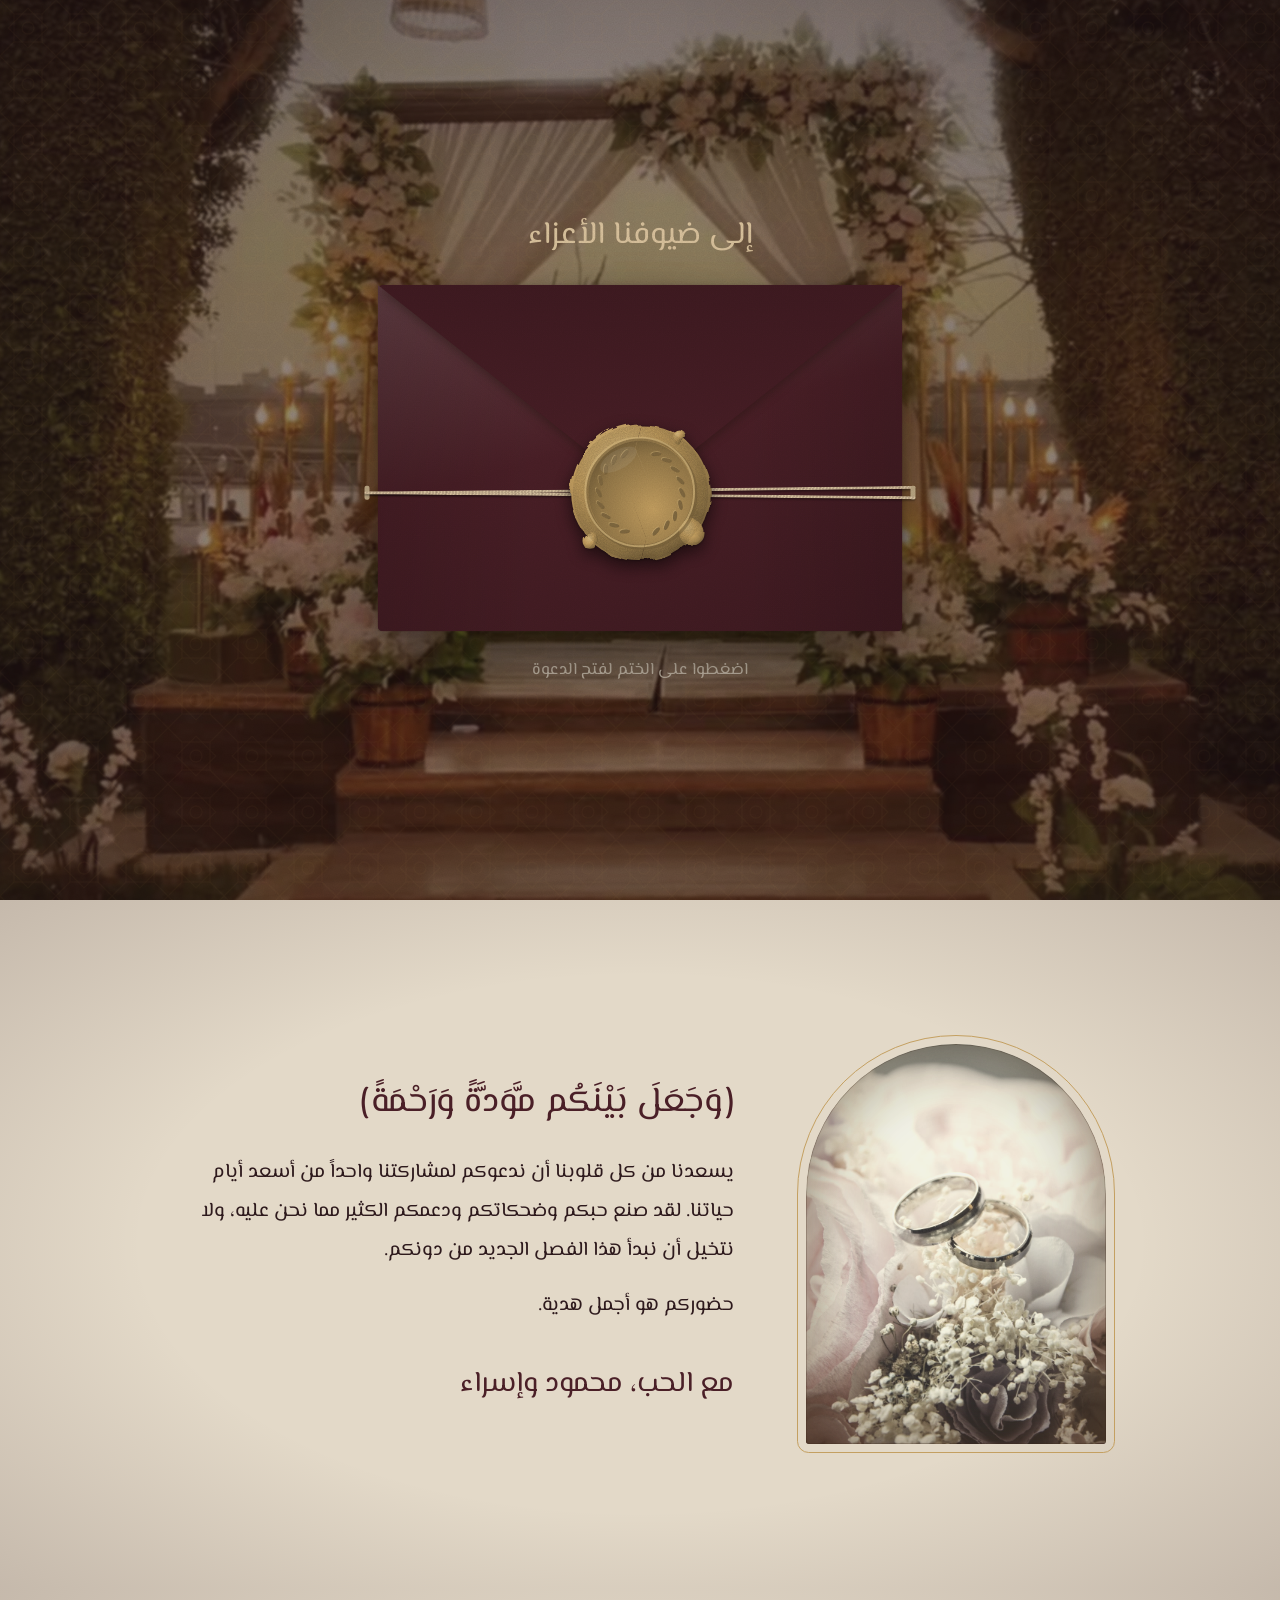
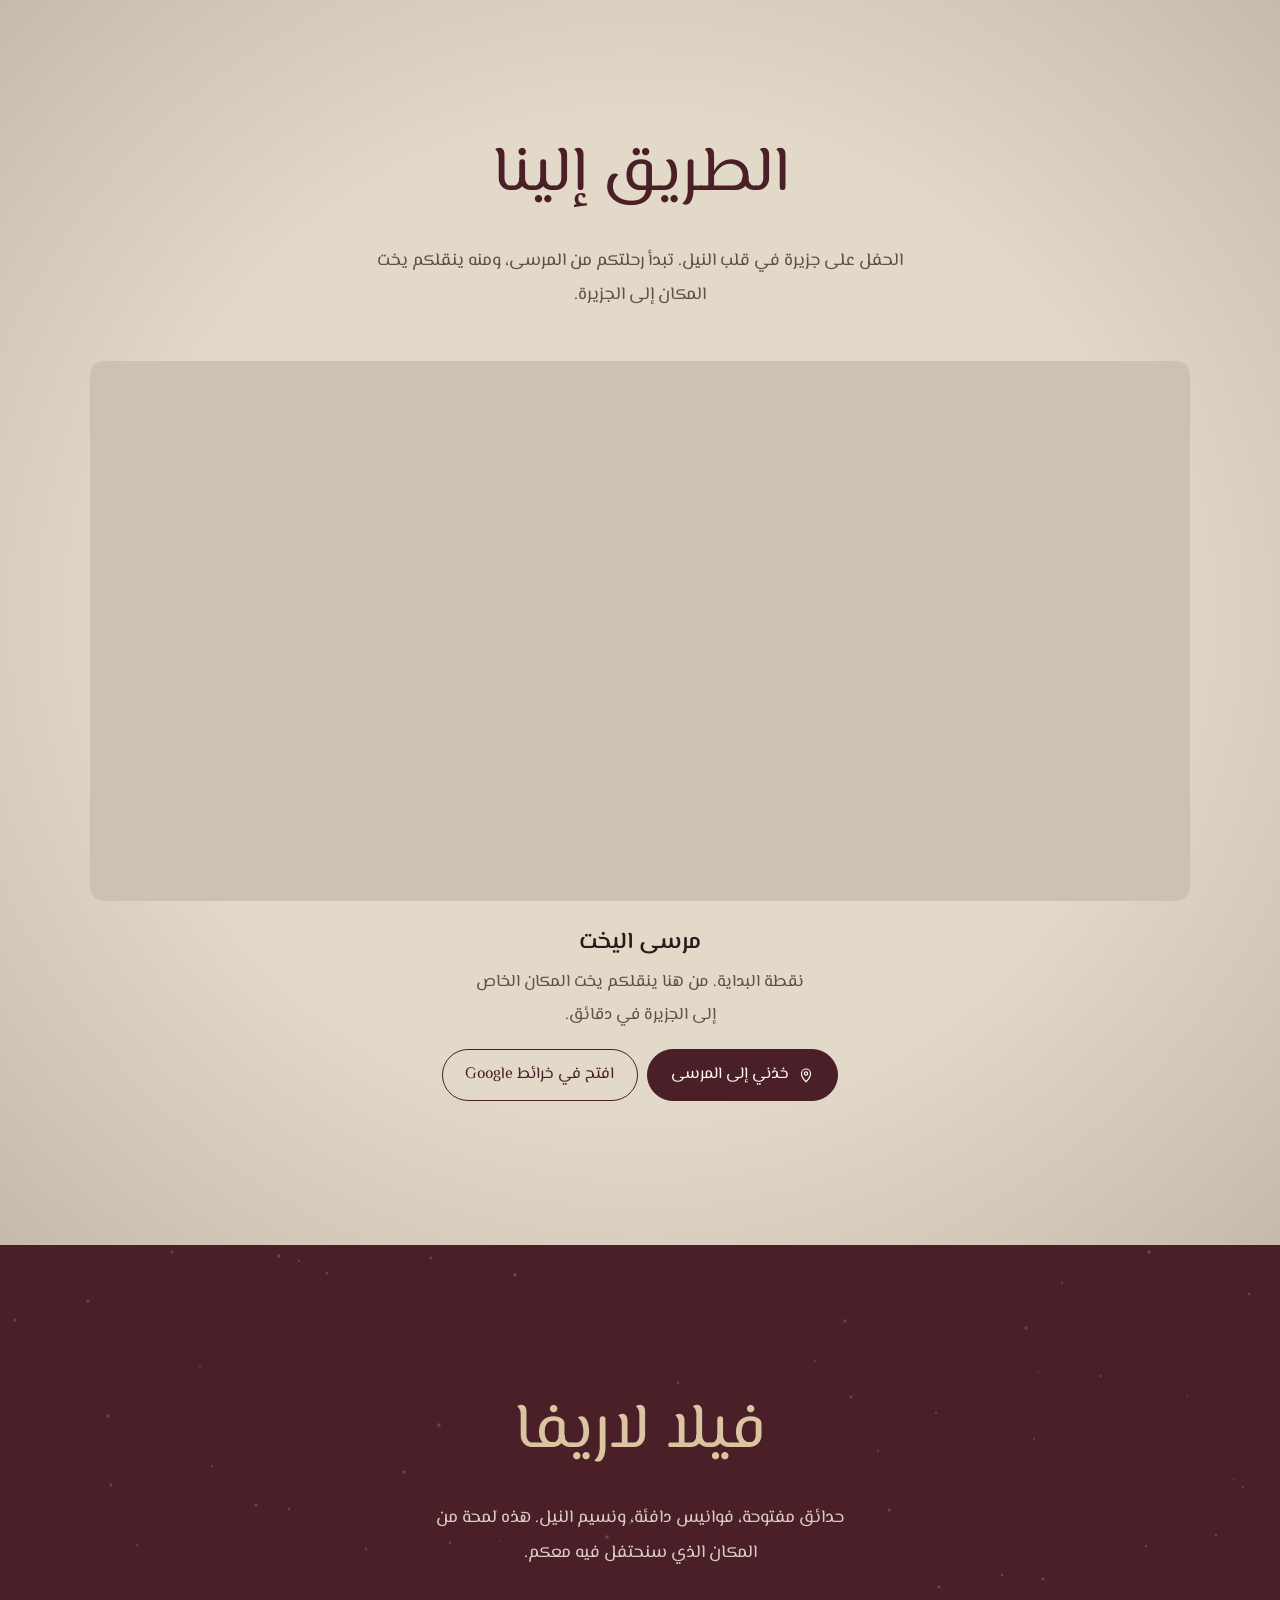
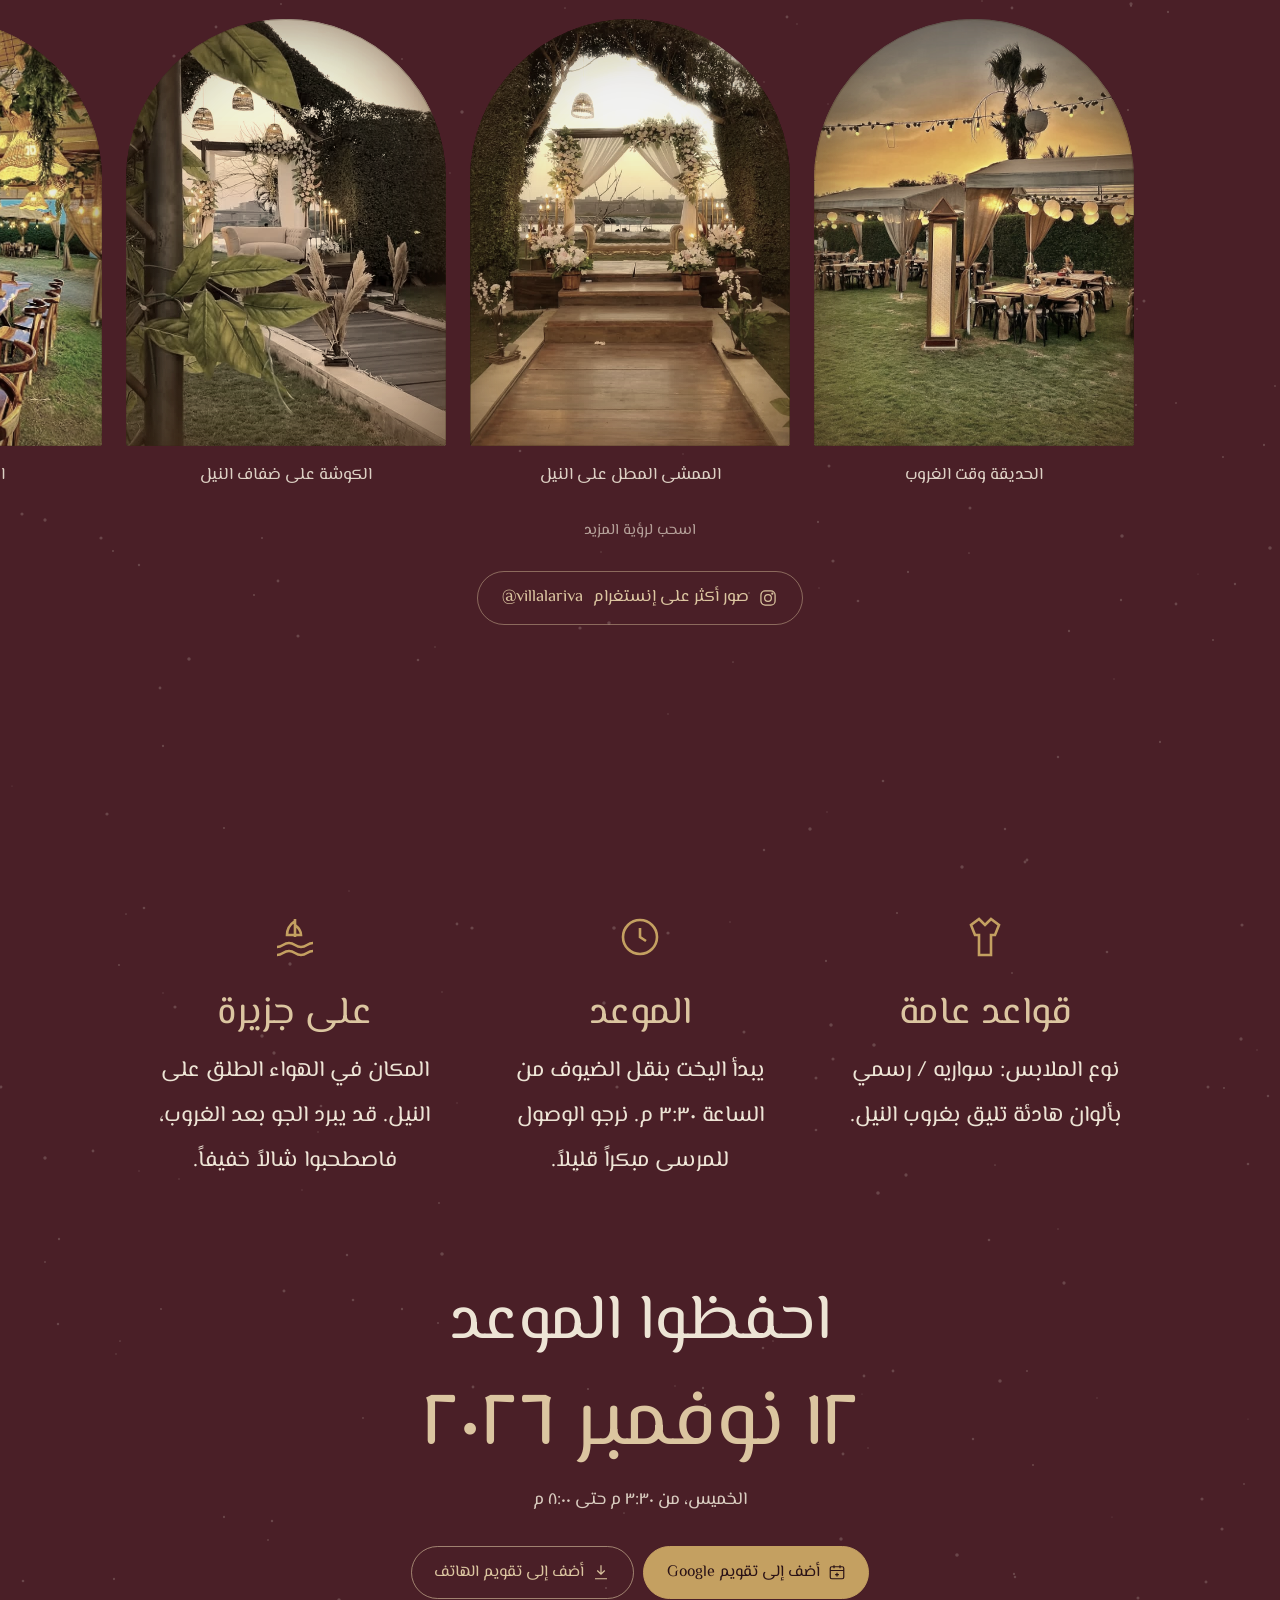
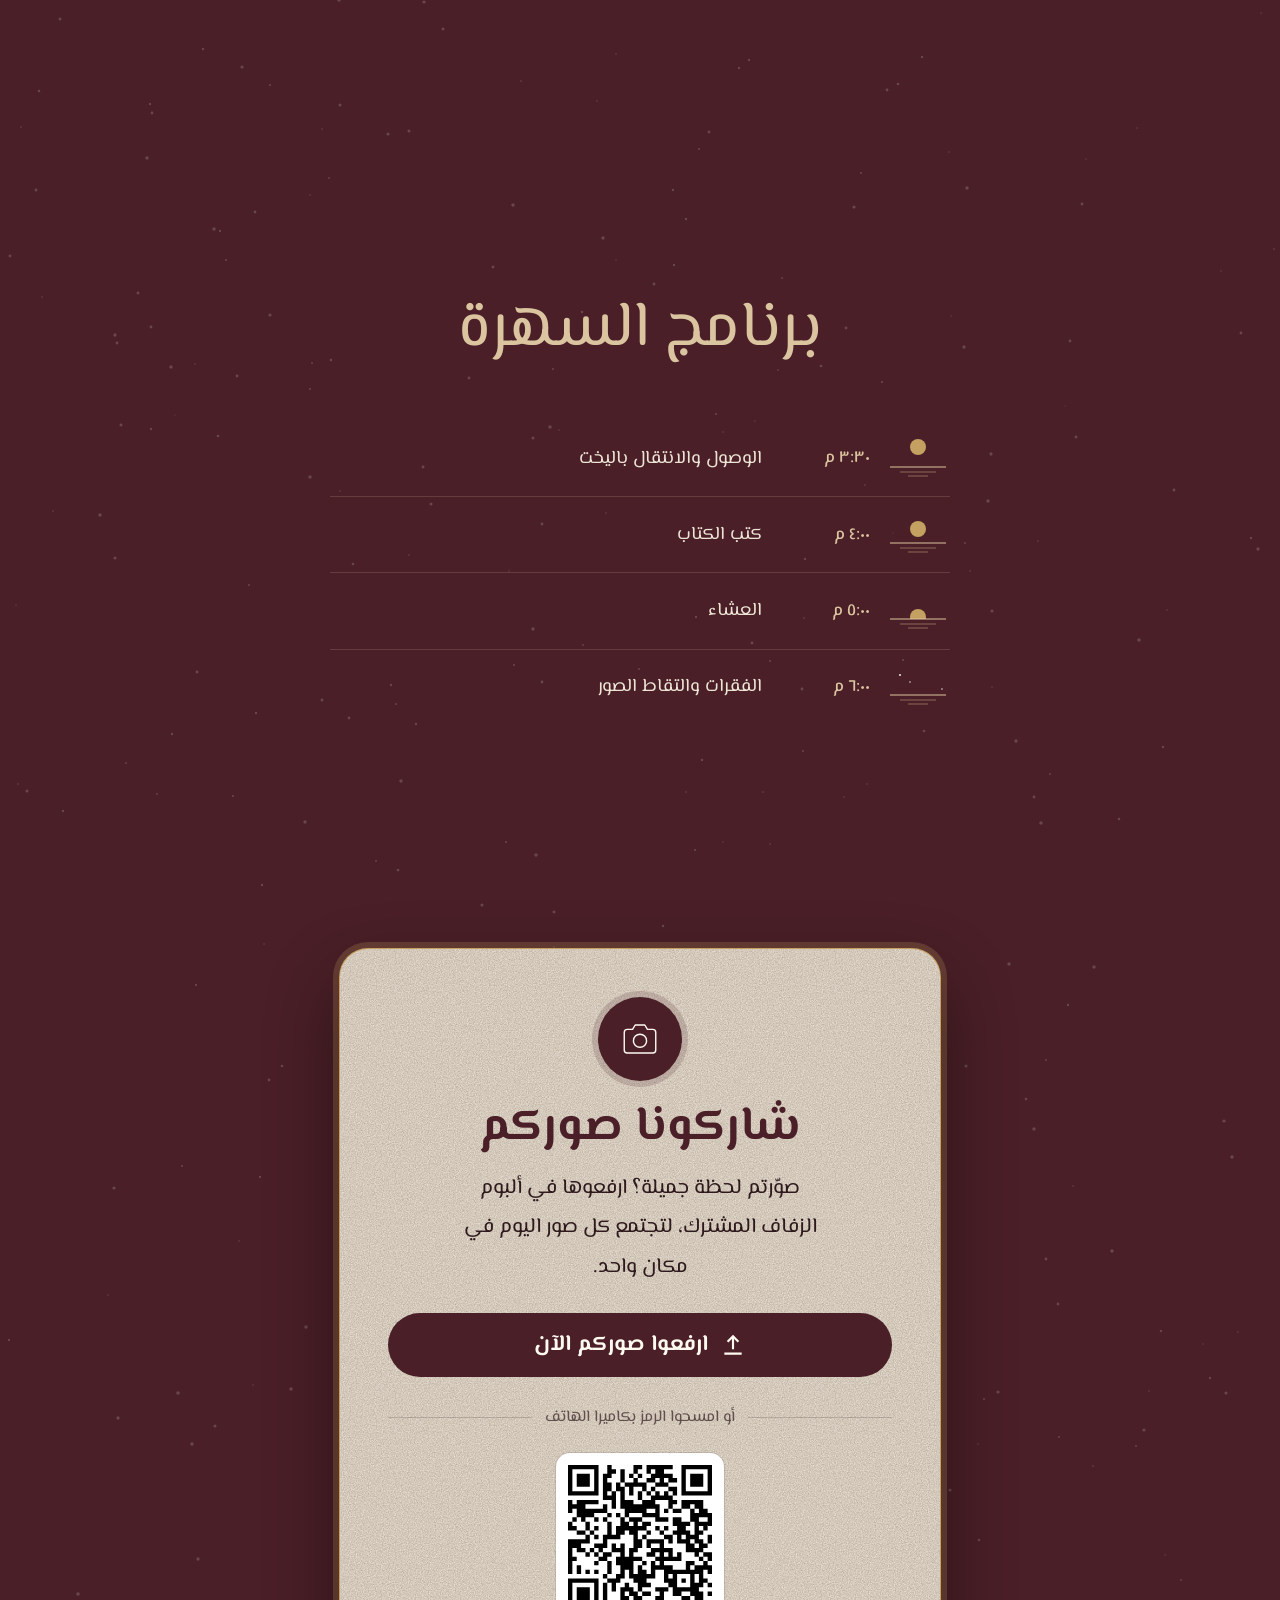
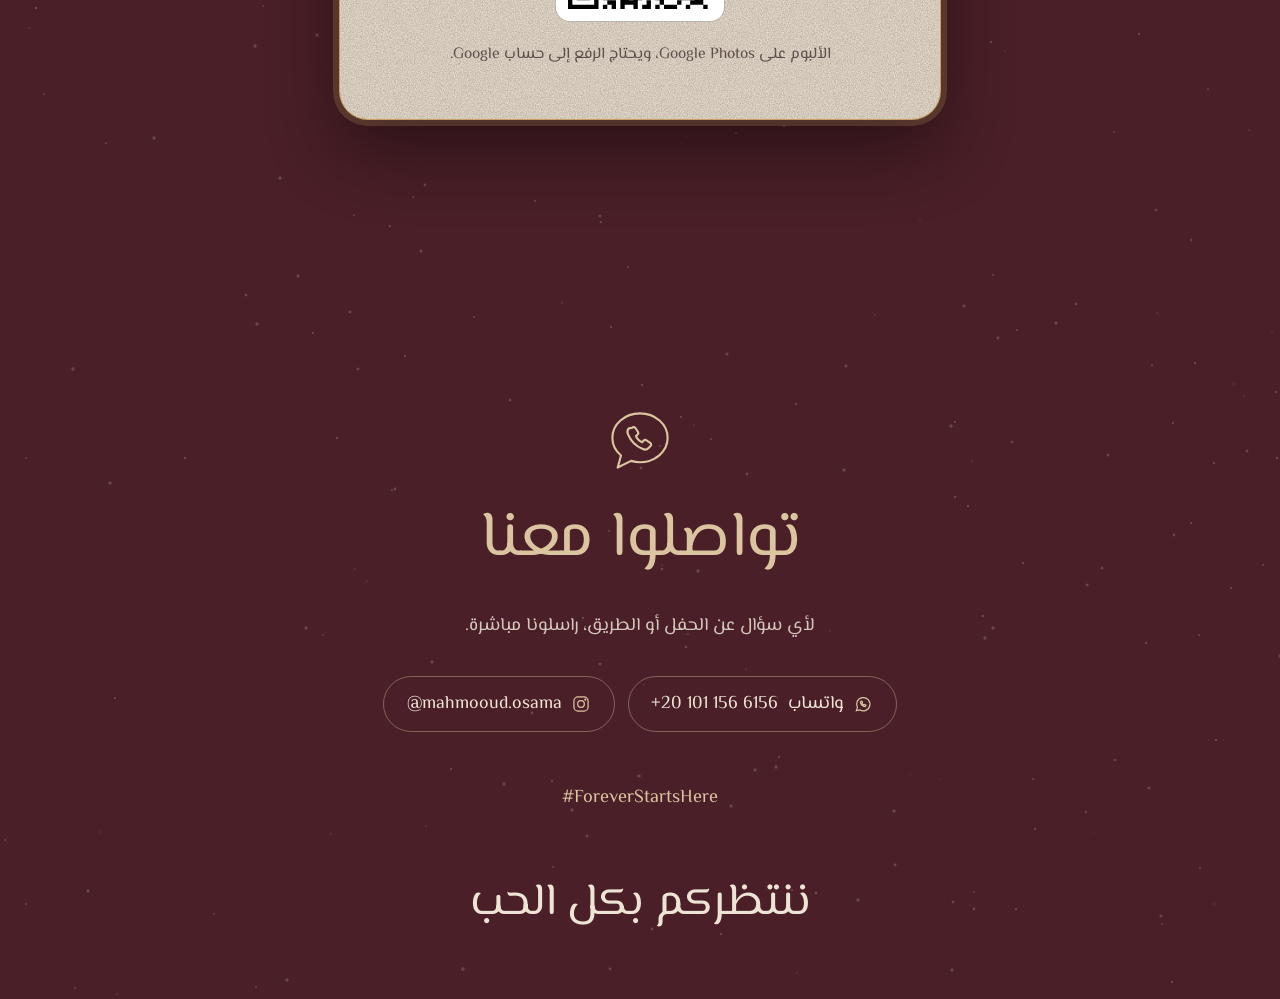
==== index.html @ e526e933 "Wedding invitation site — Mahmoud & Esraa Arabic RTL invitation with envelope opening, countdown, pr" ====
<!DOCTYPE html>
<html lang="ar" dir="rtl" data-palette="taupe">
<head>
<meta charset="UTF-8">
<meta name="viewport" content="width=device-width, initial-scale=1.0, viewport-fit=cover">
<meta name="theme-color" content="#382C23">
<title>دعوة زفاف</title>
<link rel="preconnect" href="https://fonts.googleapis.com">
<link rel="preconnect" href="https://fonts.gstatic.com" crossorigin>
<link href="https://fonts.googleapis.com/css2?family=El+Messiri:wght@400;500;600;700&family=Aref+Ruqaa:wght@700&display=swap" rel="stylesheet">
<link rel="stylesheet" href="colors.css">
<script>
  // Preview another palette from colors.css:  index.html?palette=sage
  (function () {
    var p = new URLSearchParams(location.search).get("palette");
    if (p) document.documentElement.setAttribute("data-palette", p);
  })();
  // Always start at the top (the closed envelope) — the browser must not restore
  // the old scroll position, because scrolling is locked until the envelope opens.
  if ("scrollRestoration" in history) history.scrollRestoration = "manual";
  window.scrollTo(0, 0);
  addEventListener("pageshow", function () { window.scrollTo(0, 0); });
</script>
<style>
  /* =========================================================
     "Nile at dusk" — the page follows one evening on the river:
     sunset → twilight → night.
     ========================================================= */
  :root {
    --lattice: url("data:image/svg+xml,%3Csvg xmlns='http://www.w3.org/2000/svg' width='56' height='56' viewBox='0 0 56 56'%3E%3Cg fill='none' stroke='%23000' stroke-opacity='.55' stroke-width='1.3'%3E%3Crect x='14' y='14' width='28' height='28'/%3E%3Crect x='14' y='14' width='28' height='28' transform='rotate(45 28 28)'/%3E%3Ccircle cx='28' cy='28' r='6'/%3E%3Cpath d='M0 0L14 14M56 0L42 14M0 56L14 42M56 56L42 42'/%3E%3C/g%3E%3C/svg%3E");
    --cal: 'El Messiri', 'Traditional Arabic', sans-serif;
    --body: 'El Messiri', 'Segoe UI', Tahoma, sans-serif;
    --grain: url("data:image/svg+xml,%3Csvg xmlns='http://www.w3.org/2000/svg' width='220' height='220'%3E%3Cfilter id='n'%3E%3CfeTurbulence type='fractalNoise' baseFrequency='.85' numOctaves='3' stitchTiles='stitch'/%3E%3CfeColorMatrix values='0 0 0 0 .23 0 0 0 0 .16 0 0 0 0 .1 0 0 0 .55 0'/%3E%3C/filter%3E%3Crect width='100%25' height='100%25' filter='url(%23n)'/%3E%3C/svg%3E");
    --pad: clamp(1.25rem, 5vw, 3.5rem);
    --arch: 999px 999px 18px 18px;
  }
  * { box-sizing: border-box; margin: 0; padding: 0; }
  html { scroll-behavior: smooth; -webkit-text-size-adjust: 100%; }
  body {
    font-family: var(--body); font-size: 18px; line-height: 1.95;
    color: var(--ink); background: var(--dark-deep); overflow-x: hidden;
    -webkit-font-smoothing: antialiased;
  }
  body.locked { overflow: hidden; height: 100svh; }
  /* Film grain over the whole page */
  body::after {
    content: ""; position: fixed; inset: 0; z-index: 90; pointer-events: none;
    background-image: var(--grain); opacity: .28; mix-blend-mode: multiply;
  }
  /* Vintage photo: sepia print + darkened corners */
  .arch { position: relative; }
  .arch img { filter: sepia(.42) saturate(.75) contrast(1.04) brightness(.95); }
  .arch::after {
    content: ""; position: absolute; inset: 0; pointer-events: none; border-radius: inherit;
    box-shadow: inset 0 0 70px rgba(58,36,20,.55), inset 0 0 0 1px rgba(58,36,20,.25);
    background: radial-gradient(ellipse at 50% 40%, transparent 55%, rgba(90,60,30,.25));
  }
  img { display: block; max-width: 100%; }
  a { color: inherit; }
  :focus-visible { outline: 2px solid var(--accent); outline-offset: 3px; }
  .wrap { width: 100%; max-width: 1100px; margin: 0 auto; padding: 0 var(--pad); }
  .narrow { max-width: 640px; margin-inline: auto; }
  section { position: relative; padding: clamp(5rem, 13vw, 9rem) 0; }
  .cal { font-family: var(--cal); font-weight: 400; line-height: 1.35; }
  h2.cal { font-size: clamp(2.4rem, 8vw, 4rem); margin-bottom: clamp(2rem, 5vw, 3rem); text-align: center; }

  /* ---------------------------------------------------------
     1. Hero: a sealed envelope. Tap the wax seal → the flap opens,
        the invitation card slides out, the envelope falls away.
     --------------------------------------------------------- */
  .hero {
    --W: min(86vw, 420px);          /* card + text scale */
    --E: min(96vw, 525px);          /* envelope width (25% larger than the card scale) */
    position: relative; min-height: 100vh; min-height: 100svh; padding: 0; overflow: hidden; isolation: isolate;
    background: radial-gradient(ellipse at 50% 60%, var(--dark-glow) 0%, var(--dark) 55%, var(--dark-deep) 100%);
  }
  .hero-photo { /* wedding photo behind the envelope, toned to the palette */
    position: absolute; inset: -3%; z-index: -2;
    background: url("images/venue/nile-arch.jpg") center 45% / cover no-repeat;   /* الممشى المطل على النيل */
    filter: sepia(.2) saturate(.9) brightness(.95) blur(1px);
    animation: drift 40s ease-in-out infinite alternate;
  }
  .hero-photo::after { /* charcoal veil so the envelope reads clearly */
    content: ""; position: absolute; inset: 0; transition: opacity 1.6s ease;
    background: radial-gradient(ellipse at 50% 58%, color-mix(in srgb, var(--dark) 38%, transparent) 0%, color-mix(in srgb, var(--dark) 55%, transparent) 60%, color-mix(in srgb, var(--dark-deep) 75%, transparent) 100%);
  }
  .hero.s4 .hero-photo::after { opacity: .7; }
  @keyframes drift { to { transform: scale(1.06) translate(-1%, -1%); } }
  .hero::before { /* faint lattice in mustard, carried over from the lining */
    content: ""; position: absolute; inset: 0; z-index: -1; opacity: .07;
    background: var(--accent); -webkit-mask: var(--lattice) 0 0 / 56px 56px; mask: var(--lattice) 0 0 / 56px 56px;
  }
  .stage {
    position: absolute; left: 50%; top: 50%; width: var(--E); height: calc(var(--E) * .66);
    transform: translate(-50%, calc(-50% + 8px)); perspective: 1100px;
  }
  .env-back, .pocket-wrap, .flap-wrap { transition: transform 1.1s cubic-bezier(.6,0,.3,1), opacity .9s ease; }
  .env-back {
    position: absolute; inset: 1px 1px 3px; z-index: 1; border-radius: 6px;   /* tucked inside the front so no lining shows at the edges */
    background-color: var(--secondary);
    box-shadow: 0 34px 70px rgba(0,0,0,.5);
  }
  .env-back::before { /* gold lattice on the lining */
    content: ""; position: absolute; inset: 0; border-radius: inherit; background: var(--accent);
    -webkit-mask: var(--lattice) 0 0 / 40px 40px; mask: var(--lattice) 0 0 / 40px 40px;
  }
  .mouth { /* clips the card a little inside the envelope's bottom edge, so no sliver of it shows below */
    position: absolute; z-index: 2; left: -12%; right: -12%; bottom: 10px; height: 400%; overflow: hidden;
  }
  .hero.s4 .mouth { overflow: visible; }
  .pocket-wrap { position: absolute; inset: 0; z-index: 3; filter: drop-shadow(0 -3px 4px rgba(30,20,12,.35)); }
  .pocket {
    position: absolute; inset: 0; border-radius: 0 0 6px 6px;
    background: linear-gradient(165deg, var(--primary-light) 0%, var(--primary) 45%, var(--primary-dark) 100%);
    clip-path: polygon(0 0, 50% 54%, 100% 0, 100% 100%, 0 100%);
  }
  .pocket::after { /* side folds */
    content: ""; position: absolute; inset: 0;
    background: linear-gradient(90deg, rgba(0,0,0,.12), transparent 30%, transparent 70%, rgba(0,0,0,.12));
  }
  .flap-wrap {
    position: absolute; left: 0; right: 0; top: 0; height: 60%; z-index: 4;
    transform-origin: 50% 0; transition: transform .9s cubic-bezier(.5,0,.3,1), opacity .9s ease;
    filter: drop-shadow(0 4px 5px rgba(30,20,12,.4));
  }
  .flap { position: absolute; inset: 0; background: linear-gradient(180deg, var(--primary-dark), var(--primary)); clip-path: polygon(0 0, 100% 0, 50% 100%); border-radius: 6px 6px 0 0; }
  .hero.s2 .flap-wrap { transform: rotateX(180deg); }
  .hero.s2b .flap-wrap { z-index: 1; }

  /* Jute twine tied across the envelope, under the seal */
  .twine {
    position: absolute; z-index: 5; left: -2.5%; right: -2.5%; top: calc(var(--E) * .66 * .6 - 5px); height: 10px;
    pointer-events: none; transition: transform .7s cubic-bezier(.5,0,.7,.4), opacity .5s ease;
  }
  .twine::before, .twine::after {
    content: ""; position: absolute; left: 0; right: 0; height: 3px; border-radius: 2px;
    background:
      repeating-linear-gradient(115deg, transparent 0 2px, color-mix(in srgb, var(--dark) 30%, transparent) 2px 3px),
      color-mix(in srgb, var(--light) 62%, var(--accent));
    box-shadow: 0 1.5px 2px rgba(0,0,0,.35);
  }
  .twine::before { top: 1px; transform: rotate(-.6deg); }
  .twine::after { top: 6px; transform: rotate(.5deg); }
  .twine i { /* the strands wrap round the envelope edge */
    position: absolute; top: -2px; width: 5px; height: 14px; border-radius: 2px;
    background: color-mix(in srgb, var(--light) 45%, var(--accent-dark));
  }
  .twine i:first-child { left: 0; } .twine i:last-child { right: 0; }
  .hero.s1 .twine { transform: translateY(26px); opacity: 0; }

  /* The wax seal — the button that opens the invitation */
  .seal {
    position: absolute; z-index: 6; left: 50%; top: calc(var(--E) * .66 * .6); transform: translate(-50%, -50%);
    width: calc(var(--E) * .3); aspect-ratio: 1; padding: 0; border: 0; background: none; cursor: pointer;
    filter: drop-shadow(0 6px 8px rgba(0,0,0,.45)) drop-shadow(0 1px 1px rgba(0,0,0,.35));
    -webkit-tap-highlight-color: transparent;
    animation: settle 3s ease-in-out infinite;
  }
  .seal:focus-visible { outline-offset: 6px; border-radius: 50%; }
  .seal .half { position: absolute; inset: 0; transition: transform .75s cubic-bezier(.4,0,.8,.6), opacity .6s ease .15s; }
  .seal .half svg { width: 100%; height: 100%; display: block; overflow: visible; }
  /* jagged crack line down the middle */
  .seal .half.r { clip-path: polygon(0 0, 53% 0, 47% 22%, 55% 41%, 46% 58%, 54% 79%, 49% 100%, 0 100%); }
  .seal .half.l { clip-path: polygon(53% 0, 100% 0, 100% 100%, 49% 100%, 54% 79%, 46% 58%, 55% 41%, 47% 22%); }
  @keyframes settle { 50% { transform: translate(-50%, -50%) rotate(-2deg) scale(1.035); } }
  .hero.s1 .seal { animation: none; pointer-events: none; }
  .hero.s1 .seal .half.r { transform: translate(-22%, 40%) rotate(-28deg); opacity: 0; }
  .hero.s1 .seal .half.l { transform: translate(24%, 46%) rotate(24deg); opacity: 0; }

  .env-note { position: absolute; left: 0; right: 0; text-align: center; color: var(--light); transition: opacity .5s ease; padding: 0 1rem; }
  .env-note.to { bottom: calc(100% + 1.6rem); font-family: var(--cal); font-size: calc(var(--W) * .075); color: var(--accent-light); line-height: 1.5; }
  .env-note.tap { top: calc(100% + 1.4rem); font-size: 1.05rem; opacity: .85; }
  .hero.s1 .env-note { opacity: 0; }

  /* The invitation card */
  .card {
    position: absolute; left: 50%; top: calc(75% + var(--W) * .045); width: calc(var(--W) * .9);
    transform: translateX(-50%); transition: transform 1.2s cubic-bezier(.45,0,.2,1);
    background: var(--paper) var(--grain); color: var(--ink); text-align: center;
    border-radius: calc(var(--W) * .45) calc(var(--W) * .45) 8px 8px;
    padding: calc(var(--W) * .13) calc(var(--W) * .07) calc(var(--W) * .07);
    box-shadow: 0 20px 50px rgba(20,12,6,.45);
  }
  .card::before { /* double olive rule inside the arch */
    content: ""; position: absolute; inset: 9px; border-radius: inherit; pointer-events: none;
    border: 1px solid color-mix(in srgb, var(--secondary) 65%, transparent); box-shadow: inset 0 0 0 4px var(--paper), inset 0 0 0 5px color-mix(in srgb, var(--secondary) 40%, transparent);
  }
  .hero.s3 .card { transform: translateX(-50%) translateY(calc(var(--rise, 0px) * -1)); }
  .card .ornament { width: calc(var(--W) * .2); margin: 0 auto .2rem; color: var(--primary); }
  .card .pre { font-size: calc(var(--W) * .043); color: var(--ink-soft); }
  .card .names { font-family: 'Aref Ruqaa', var(--cal);   /* calligraphy for the couple's names only */ font-weight: 700; color: var(--primary); font-size: calc(var(--W) * .14); line-height: 1.3; margin: .1em 0; }
  .card .names .and { display: inline-block; color: var(--accent); margin: 0 .22em; vertical-align: middle; }
  .card .names .and svg { display: block; width: .44em; height: .4em; fill: currentColor; }
  .card .invite { font-size: calc(var(--W) * .046); line-height: 1.7; }
  .card .rule { width: 46%; height: 10px; margin: calc(var(--W) * .04) auto; color: var(--accent); }
  .card .date { font-family: var(--cal); font-size: calc(var(--W) * .075); color: var(--secondary); line-height: 1.4; }
  .card .place { font-size: calc(var(--W) * .043); color: var(--ink-soft); }
  .countdown { display: flex; justify-content: center; margin-top: calc(var(--W) * .05); direction: rtl; }
  .countdown div { padding: 0 calc(var(--W) * .035); min-width: calc(var(--W) * .17); }
  .countdown div + div { border-right: 1px solid color-mix(in srgb, var(--ink) 25%, transparent); }
  .countdown b { display: block; font-weight: 700; font-size: calc(var(--W) * .075); line-height: 1.2; color: var(--ink); font-variant-numeric: tabular-nums; }
  .countdown small { font-size: calc(var(--W) * .034); color: var(--ink-soft); }
  .countdown.done { font-family: var(--cal); font-size: calc(var(--W) * .07); color: var(--primary); }

  /* Envelope falls away, card settles in the middle */
  .hero.s4 .env-back, .hero.s4 .pocket-wrap { transform: translateY(70vh) rotate(-4deg); opacity: 0; }
  .hero.s4 .flap-wrap { transform: rotateX(180deg) translateY(-70vh); opacity: 0; }
  .hero.s4 .card { transform: translateX(-50%) translateY(var(--fy, 0px)); }

  .scroll-cue {
    position: absolute; left: 50%; bottom: calc(1.2rem + env(safe-area-inset-bottom)); transform: translateX(-50%);
    color: var(--accent-light); font-size: .95rem; text-align: center; opacity: 0; transition: opacity .8s ease .4s; text-decoration: none;
  }
  .scroll-cue svg { display: block; width: 22px; height: 22px; margin: .2rem auto 0; fill: none; stroke: currentColor; stroke-width: 1.5; animation: nudge 1.8s ease-in-out infinite; }
  @keyframes nudge { 50% { transform: translateY(5px); } }
  .hero.s5 .scroll-cue { opacity: .9; }

  /* ---------------------------------------------------------
     3. Letter
     --------------------------------------------------------- */
  .letter, .journey { background: var(--light) radial-gradient(ellipse at 50% 50%, transparent 55%, color-mix(in srgb, var(--dark) 16%, transparent)); }
  .letter { text-align: start; }
  /* photo on the right, text on the left (RTL), on every screen size */
  .letter-grid { display: grid; grid-template-columns: minmax(0, 300px) minmax(0, 560px); justify-content: center; align-items: center; gap: clamp(1.2rem, 6vw, 4.5rem); }
  .arch { border-radius: var(--arch); overflow: hidden; }
  .letter .arch { width: 100%; aspect-ratio: 3 / 4; outline: 1px solid var(--accent); outline-offset: 8px; }
  .letter .arch img { width: 100%; height: 100%; object-fit: cover; }
  .letter p { font-size: clamp(1.1rem, 3.6vw, 1.25rem); color: var(--ink); }
  .letter p + p { margin-top: 1rem; }
  .letter .verse { font-family: var(--cal); font-size: clamp(1.6rem, 5.5vw, 2.2rem); color: var(--primary); margin-bottom: 1.4rem; line-height: 1.6; }
  .letter .sign { font-family: var(--cal); font-size: 1.8rem; color: var(--primary); margin-top: 2rem; }

  /* ---------------------------------------------------------
     4. Program — the sun drops with every hour
     --------------------------------------------------------- */
  .program { background: var(--night-bg); color: var(--on-dark); overflow: hidden; }
  /* One sky from the venue photos to the bottom of the page: same colour + stars */
  :root { --night-bg: var(--primary); }
  .venue > :not(.stars), .details > :not(.stars), .program > :not(.stars), .night > :not(.stars) { position: relative; }   /* content above the stars */
  .program h2 { color: var(--accent-light); }
  .hours { list-style: none; max-width: 620px; margin: 0 auto; }
  .hours li { display: grid; grid-template-columns: 64px 92px 1fr; align-items: center; gap: 1rem; padding: 1.1rem 0; }
  .hours li + li { border-top: 1px solid color-mix(in srgb, var(--accent-light) 18%, transparent); }
  .hours svg { width: 64px; height: 40px; }
  .hours time { color: var(--accent-light); font-weight: 500; font-size: 1.1rem; }
  .hours span { font-size: 1.15rem; }

  /* ---------------------------------------------------------
     5. Journey — dock → yacht → island
     --------------------------------------------------------- */
  .journey h2 { color: var(--primary); }
  .journey .lead { text-align: center; color: var(--ink-soft); margin: -1.4rem auto 3rem; max-width: 560px; font-size: 1.1rem; }
  .route { display: grid; grid-template-columns: 1fr auto 1fr; align-items: start; gap: clamp(1rem, 3vw, 2rem); }
  .stop { text-align: center; }
  /* Maps: true colours, just a frame */
  .stop .arch { aspect-ratio: 4 / 5; background: var(--light-dim); border: 1.5px solid var(--primary); outline: 1px solid var(--accent); outline-offset: 6px; }
  .stop .arch::after { display: none; }
  .stop iframe { position: absolute; inset: 0; width: 100%; height: 100%; border: 0; }
  .stop .num { display: inline-grid; place-items: center; width: 2.2rem; height: 2.2rem; border-radius: 50%; background: var(--primary); color: var(--on-primary); font-size: 1rem; margin: 1.4rem 0 .4rem; }
  .stop h3 { font-weight: 600; font-size: 1.45rem; color: var(--ink); line-height: 1.5; }
  .stop p { color: var(--ink-soft); font-size: 1.05rem; margin: .3rem auto 1.1rem; max-width: 34ch; }
  .route.single { grid-template-columns: 1fr; max-width: 480px; margin: 0 auto; }
  /* Map runs the full width of the screen, no frame */
  .route.single .stop .arch {
    width: min(100vw - 2 * var(--pad), 1100px); max-width: none; border-radius: 14px;
    margin-inline: calc((100% - min(100vw - 2 * var(--pad), 1100px)) / 2);   /* centred on the screen, wider than the text column */
    height: clamp(340px, 60vh, 560px); aspect-ratio: auto;
    border: 0; outline: 0;
  }
  .stop h3 { margin-top: 1.6rem; }
  .crossing { align-self: center; display: grid; justify-items: center; gap: .3rem; color: var(--secondary); padding-top: 4rem; }
  .crossing svg { width: 120px; height: 60px; }
  .crossing small { font-size: .95rem; }
  .actions { display: flex; flex-wrap: wrap; gap: .6rem; justify-content: center; }
  .btn {
    display: inline-flex; align-items: center; justify-content: center; gap: .5rem; min-height: 48px; padding: .6rem 1.4rem;
    font: inherit; font-size: 1rem; text-decoration: none; cursor: pointer; border-radius: 999px;
    border: 1px solid var(--primary); background: var(--primary); color: var(--on-primary); transition: background .2s, color .2s;
  }
  .btn.ghost { background: transparent; color: var(--primary); }
  .btn:hover { background: var(--dark); border-color: var(--dark); color: var(--on-dark); }
  .btn svg { width: 18px; height: 18px; fill: none; stroke: currentColor; stroke-width: 1.6; }

  /* ---------------------------------------------------------
     6. Venue — swipeable arches
     --------------------------------------------------------- */
  .venue { background: var(--night-bg); color: var(--on-dark); padding-inline: 0; overflow: hidden; }
  .venue h2 { color: var(--accent-light); }
  .venue .lead { text-align: center; opacity: .88; max-width: 560px; margin: -1.4rem auto 2.6rem; padding: 0 var(--pad); font-size: 1.1rem; }
  .reel {
    display: flex; gap: clamp(.9rem, 2.5vw, 1.5rem); overflow-x: auto; scroll-snap-type: x mandatory;
    padding: .5rem max(var(--pad), calc((100vw - 1100px) / 2 + var(--pad))) 1.5rem; scrollbar-width: none;
  }
  .reel::-webkit-scrollbar { display: none; }
  .reel figure { flex: 0 0 clamp(230px, 68vw, 320px); scroll-snap-align: center; }
  .reel .arch { aspect-ratio: 3 / 4; background: var(--primary-deep); }
  .reel img { width: 100%; height: 100%; object-fit: cover; }
  .reel figcaption { text-align: center; margin-top: .8rem; font-size: 1.05rem; opacity: .9; }
  .swipe-hint { text-align: center; font-size: .95rem; opacity: .65; }
  .venue-ig { text-align: center; margin-top: 1.6rem; padding: 0 var(--pad); }
  .venue-ig a {
    display: inline-flex; align-items: center; justify-content: center; gap: .6rem; min-height: 50px; padding: .6rem 1.5rem;
    border-radius: 999px; text-decoration: none; font-size: 1.05rem; color: var(--accent-light);
    border: 1px solid color-mix(in srgb, var(--accent-light) 45%, transparent); transition: background .2s;
  }
  .venue-ig a:hover { background: color-mix(in srgb, var(--accent-light) 12%, transparent); }
  .venue-ig svg { width: 20px; height: 20px; fill: none; stroke: currentColor; stroke-width: 1.5; flex: none; }

  /* ---------------------------------------------------------
     7. Details + save the date (twilight → night)
     --------------------------------------------------------- */
  .details { background: var(--night-bg); color: var(--on-dark); overflow: hidden; }
  .notes { display: grid; grid-template-columns: repeat(3, 1fr); gap: clamp(1.5rem, 4vw, 3rem); text-align: center; margin-bottom: clamp(4rem, 10vw, 6rem); }
  .notes svg { width: 48px; height: 48px; fill: none; stroke: var(--accent); stroke-width: 1.3; margin: 0 auto .8rem; }
  .notes h3 { font-family: var(--cal); font-weight: 400; font-size: clamp(2rem, 6.5vw, 2.4rem); color: var(--accent-light); line-height: 1.4; }
  .notes p { font-size: clamp(1.25rem, 4.4vw, 1.4rem); line-height: 2; max-width: 30ch; margin: .5rem auto 0; }
  .save { text-align: center; }
  .save .date { font-family: var(--cal); font-size: clamp(2.8rem, 10vw, 5rem); color: var(--accent-light); line-height: 1.3; }
  .save .time { opacity: .88; margin: .4rem 0 1.8rem; font-size: 1.1rem; }
  .save .btn { background: var(--accent); border-color: var(--accent); color: var(--dark); }
  .save .btn.ghost { background: transparent; color: var(--accent-light); border-color: color-mix(in srgb, var(--accent-light) 60%, transparent); }
  .save .btn:hover { background: var(--accent-light); border-color: var(--accent-light); color: var(--dark); }

  /* ---------------------------------------------------------
     8. Night: contact under the stars
     --------------------------------------------------------- */
  .night { background: var(--night-bg); color: var(--on-dark); text-align: center; overflow: hidden; padding-bottom: calc(4rem + env(safe-area-inset-bottom)); }
  .stars { position: absolute; inset: 0; pointer-events: none; }
  .stars i { position: absolute; width: 2px; height: 2px; border-radius: 50%; background: var(--on-dark); opacity: .2; animation: twinkle var(--t) ease-in-out infinite alternate; animation-delay: var(--dl); }
  @keyframes twinkle { to { opacity: .9; } }
  .contact-icon { display: block; width: 68px; height: 68px; margin: 0 auto 1.4rem; fill: none; stroke: var(--accent-light); stroke-width: 2; stroke-linejoin: round; }
  .night h2 { color: var(--accent-light); }
  .night .ask { opacity: .85; margin: -1.4rem auto 2rem; }
  .links { display: flex; justify-content: center; flex-wrap: wrap; gap: .8rem; position: relative; }
  .links a { display: inline-flex; align-items: center; gap: .6rem; min-height: 52px; padding: .6rem 1.4rem; border-radius: 999px; text-decoration: none; border: 1px solid color-mix(in srgb, var(--accent-light) 40%, transparent); transition: background .2s; }
  .links a:hover { background: color-mix(in srgb, var(--accent-light) 12%, transparent); }
  .links svg { width: 20px; height: 20px; fill: none; stroke: var(--accent-light); stroke-width: 1.5; }
  .ltr { direction: ltr; unicode-bidi: isolate; }
  .hashtag { margin-top: 3rem; font-size: 1.15rem; color: var(--accent-light); }
  .farewell { font-family: var(--cal); font-size: clamp(2rem, 7vw, 2.8rem); margin-top: 3.5rem; line-height: 1.4; }

  /* ---------------------------------------------------------
     Guest photos — a bright card on the night sky, hard to miss
     --------------------------------------------------------- */
  .photos { background: var(--night-bg); color: var(--ink); overflow: hidden; padding-top: clamp(3rem, 8vw, 5rem); }
  .photos > :not(.stars) { position: relative; }
  .photo-card {
    max-width: 600px; margin: 0 auto; text-align: center;
    background: var(--paper) var(--grain); border-radius: 28px;
    padding: clamp(2rem, 6vw, 3rem) clamp(1.4rem, 5vw, 3rem);
    box-shadow: 0 0 0 1px var(--accent), 0 0 0 7px color-mix(in srgb, var(--accent) 22%, transparent), 0 30px 70px rgba(0,0,0,.45);
  }
  .photo-card .cam {
    width: 84px; height: 84px; margin: 0 auto 1rem; border-radius: 50%; display: grid; place-items: center;
    background: var(--primary); color: var(--on-primary);
    box-shadow: 0 0 0 6px color-mix(in srgb, var(--primary) 18%, transparent);
  }
  .photo-card .cam svg { width: 42px; height: 42px; fill: none; stroke: currentColor; stroke-width: 1.6; stroke-linejoin: round; }
  .photo-card h2 { font-family: var(--cal); font-weight: 700; font-size: clamp(2.2rem, 7.5vw, 3rem); color: var(--primary); line-height: 1.3; }
  .photo-card .lead { font-size: clamp(1.15rem, 4vw, 1.3rem); line-height: 1.9; margin: .6rem auto 1.6rem; max-width: 30ch; color: var(--ink); }
  .upload-btn {
    display: flex; align-items: center; justify-content: center; gap: .7rem; width: 100%; min-height: 64px;
    border-radius: 999px; text-decoration: none; font-size: clamp(1.2rem, 4.4vw, 1.4rem); font-weight: 700;
    background: var(--primary); color: var(--on-primary);
    animation: glow 2.4s ease-in-out infinite; transition: transform .2s;
  }
  .upload-btn:hover { transform: translateY(-2px); }
  .upload-btn svg { width: 26px; height: 26px; fill: none; stroke: currentColor; stroke-width: 2; }
  @keyframes glow { 50% { box-shadow: 0 0 0 9px color-mix(in srgb, var(--primary) 20%, transparent); } }
  .photo-card .or { display: flex; align-items: center; gap: .8rem; margin: 1.6rem 0 1.2rem; color: var(--ink-soft); font-size: 1rem; }
  .photo-card .or::before, .photo-card .or::after { content: ""; flex: 1; height: 1px; background: color-mix(in srgb, var(--ink) 20%, transparent); }
  .qr { width: 168px; margin: 0 auto; padding: 12px; background: #fff; border-radius: 14px; box-shadow: 0 0 0 1px color-mix(in srgb, var(--ink) 12%, transparent); }
  .qr img { width: 100%; height: auto; display: block; }
  .photo-card .note { font-size: .98rem; color: var(--ink-soft); margin-top: 1.2rem; }

  /* Floating shortcut to the photo section */
  .photo-fab {
    position: fixed; z-index: 40; left: 1rem; bottom: calc(1rem + env(safe-area-inset-bottom));
    display: inline-flex; align-items: center; gap: .5rem; min-height: 50px; padding: .55rem 1.2rem;
    border-radius: 999px; text-decoration: none; font-size: 1.02rem; font-weight: 600;
    background: var(--accent); color: var(--dark); box-shadow: 0 10px 28px rgba(0,0,0,.35);
    opacity: 0; transform: translateY(20px); pointer-events: none; transition: opacity .4s ease, transform .4s ease;
  }
  .photo-fab svg { width: 22px; height: 22px; fill: none; stroke: currentColor; stroke-width: 1.8; stroke-linejoin: round; }
  .photo-fab.show { opacity: 1; transform: none; pointer-events: auto; }
  /* Lightbox */
  .lightbox { position: fixed; inset: 0; z-index: 60; display: none; place-items: center; background: color-mix(in srgb, var(--dark-deep) 96%, transparent); padding: 1rem; }
  .lightbox.open { display: grid; }
  .lightbox img { max-width: 94vw; max-height: 86vh; object-fit: contain; border-radius: 6px; }
  .lb-close { position: absolute; top: calc(.6rem + env(safe-area-inset-top)); left: .6rem; width: 52px; height: 52px; font-size: 2.4rem; line-height: 1; color: #fff; background: none; border: 0; cursor: pointer; }

  /* Gentle in-view fade for photos only */
  .soft { opacity: 0; transition: opacity 1.2s ease; }
  .soft.seen { opacity: 1; }

  /* ---------------- Responsive ---------------- */
  @media (max-width: 860px) {
    .route { grid-template-columns: 1fr; gap: 0; }
    .crossing { padding: 2rem 0; }
    .crossing svg { transform: rotate(90deg); width: 90px; }
    .stop .arch { max-width: 420px; margin: 0 auto; aspect-ratio: 1 / 1; border-radius: 999px 999px 18px 18px / 520px 520px 18px 18px; }
    .notes { grid-template-columns: 1fr; gap: 0; }
    .notes > div { padding: 2.4rem 0; }
    .notes > div + div { border-top: 1px solid color-mix(in srgb, var(--accent) 35%, transparent); }
  }
  /* Welcome letter: stacked on phones / narrow windows */
  @media (max-width: 700px) {
    .letter { text-align: center; }
    .letter-grid { grid-template-columns: 1fr; gap: clamp(2rem, 7vw, 2.6rem); }
    .letter .arch { width: min(240px, 62vw); margin: 0 auto; }
    .letter-text { max-width: 34ch; margin: 0 auto; }
  }
  @media (max-width: 480px) {
    body { font-size: 17px; }
    .hours li { grid-template-columns: 52px 78px 1fr; gap: .75rem; }
    .hours svg { width: 52px; height: 34px; }
    .hours span { font-size: 1.05rem; }
    .countdown div { padding: 0 .85rem; }
    .actions .btn, .save .btn { flex: 1 1 100%; }
    .links a { width: 100%; justify-content: center; }
  }

  @media (prefers-reduced-motion: reduce) {
    *, *::before, *::after { animation: none !important; transition: none !important; }
    .soft { opacity: 1 !important; }
  }
</style>
</head>
<body class="locked">

<main id="main">

<!-- ============ الدعوة (الظرف) ============ -->
<header class="hero" id="home">
  <div class="hero-photo" aria-hidden="true"></div>
  <div class="stage">
    <p class="env-note to">إلى ضيوفنا الأعزاء</p>
    <div class="env-back" aria-hidden="true"></div>

    <div class="mouth">
      <article class="card" id="card" aria-label="بطاقة الدعوة">
        <svg class="ornament" viewBox="0 0 120 50" aria-hidden="true">
          <path d="M60 4V36M58 6C46 16 40 28 38 34H58ZM62 12C70 20 74 28 75 34H62Z" fill="currentColor"/>
          <path d="M34 38H86C83 43 79 45 73 45H47C42 45 37 43 34 38Z" fill="currentColor"/>
          <path d="M6 44C16 40 24 48 34 44M86 44C96 40 104 48 114 44" fill="none" stroke="currentColor" stroke-width="1.4"/>
        </svg>
        <p class="pre">بكل الحب والفرح</p>
        <h1 class="names"><span data-bind="partner1"></span><span class="and" role="img" aria-label="و"><svg viewBox="0 0 24 22" aria-hidden="true"><path d="M12 21.2C5.6 16.3 1.5 12.6 1.5 7.6 1.5 4.2 4.1 1.6 7.3 1.6c2 0 3.7 1 4.7 2.6 1-1.6 2.7-2.6 4.7-2.6 3.2 0 5.8 2.6 5.8 6 0 5-4.1 8.7-10.5 13.6z"/></svg></span><span data-bind="partner2"></span></h1>
        <p class="invite">يتشرّفان بدعوتكم لحضور حفل زفافهما</p>
        <svg class="rule" viewBox="0 0 200 10" aria-hidden="true"><path d="M0 5H84M116 5H200" stroke="currentColor"/><path d="M100 0L106 5L100 10L94 5Z" fill="currentColor"/></svg>
        <p class="date"><span data-bind="weekday"></span> <span data-bind="dateLong"></span></p>
        <p class="place">الساعة <span data-bind="startTime"></span>، <span data-bind="venueName"></span> على النيل</p>
        <div class="countdown" id="countdown" aria-label="الوقت المتبقي على الحفل">
          <div><b id="cd-days">٠</b><small>يوم</small></div>
          <div><b id="cd-hours">٠</b><small>ساعة</small></div>
          <div><b id="cd-mins">٠</b><small>دقيقة</small></div>
          <div><b id="cd-secs">٠</b><small>ثانية</small></div>
        </div>
      </article>
    </div>

    <div class="pocket-wrap" aria-hidden="true"><div class="pocket"></div></div>
    <div class="flap-wrap" aria-hidden="true"><div class="flap"></div></div>
    <div class="twine" aria-hidden="true"><i></i><i></i></div>
    <button class="seal" id="open-btn" aria-label="افتح الدعوة"></button>
    <p class="env-note tap">اضغطوا على الختم لفتح الدعوة</p>
  </div>

  <a class="scroll-cue" href="#letter">تفاصيل الحفل<svg viewBox="0 0 24 24"><path d="M6 9l6 6 6-6"/></svg></a>
</header>

<!-- ============ الرسالة ============ -->
<section class="letter" id="letter">
  <div class="wrap letter-grid">
    <div class="arch soft"><img id="letter-img" alt="خاتما الزفاف بين الورود"></div>
    <div class="letter-text">
      <p class="verse">﴿وَجَعَلَ بَيْنَكُم مَّوَدَّةً وَرَحْمَةً﴾</p>
      <p>يسعدنا من كل قلوبنا أن ندعوكم لمشاركتنا واحداً من أسعد أيام حياتنا. لقد صنع حبكم وضحكاتكم ودعمكم الكثير مما نحن عليه، ولا نتخيل أن نبدأ هذا الفصل الجديد من دونكم.</p>
      <p>حضوركم هو أجمل هدية.</p>
      <p class="sign">مع الحب، <span data-bind="partner1"></span> و<span data-bind="partner2"></span></p>
    </div>
  </div>
</section>

<!-- ============ الطريق ============ -->
<section class="journey" id="journey">
  <div class="wrap">
    <h2 class="cal">الطريق إلينا</h2>
    <p class="lead">الحفل على جزيرة في قلب النيل. تبدأ رحلتكم من المرسى، ومنه ينقلكم يخت المكان إلى الجزيرة.</p>
    <div class="route single">
      <div class="stop">
        <div class="arch"><iframe id="boat-map" title="مرسى اليخت على خرائط Google" loading="lazy" referrerpolicy="no-referrer-when-downgrade" allowfullscreen></iframe></div>
        <h3>مرسى اليخت</h3>
        <p data-bind="boatNote"></p>
        <div class="actions">
          <a class="btn" id="boat-dir" target="_blank" rel="noopener">
            <svg viewBox="0 0 24 24"><path d="M12 21s-6-5.6-6-11a6 6 0 0 1 12 0c0 5.4-6 11-6 11z"/><circle cx="12" cy="10" r="2.2"/></svg>
            خذني إلى المرسى
          </a>
          <a class="btn ghost" id="boat-link" target="_blank" rel="noopener">افتح في خرائط Google</a>
        </div>
      </div>
    </div>
  </div>
</section>

<!-- ============ المكان ============ -->
<section class="venue">
  <div class="stars" aria-hidden="true"></div>
  <h2 class="cal">فيلا لاريفا</h2>
  <p class="lead">حدائق مفتوحة، فوانيس دافئة، ونسيم النيل. هذه لمحة من المكان الذي سنحتفل فيه معكم.</p>
  <div class="reel" id="reel"></div>
  <p class="swipe-hint">اسحب لرؤية المزيد</p>
  <p class="venue-ig">
    <a href="https://www.instagram.com/villalariva/" target="_blank" rel="noopener">
      <svg viewBox="0 0 24 24" aria-hidden="true"><rect x="3.5" y="3.5" width="17" height="17" rx="5"/><circle cx="12" cy="12" r="4"/><circle cx="17.2" cy="6.8" r=".6"/></svg>
      صور أكثر على إنستغرام <span class="ltr">@villalariva</span>
    </a>
  </p>
</section>

<!-- ============ التفاصيل وحفظ الموعد ============ -->
<section class="details">
  <div class="stars" aria-hidden="true"></div>
  <div class="wrap">
    <div class="notes">
      <div>
        <svg viewBox="0 0 24 24"><path d="M9 3l3 3 3-3 4 3-2 5h-2v10H9V11H7L5 6z"/></svg>
        <h3>قواعد عامة</h3>
        <p data-bind="dressCode" style="white-space: pre-line"></p>
      </div>
      <div>
        <svg viewBox="0 0 24 24"><circle cx="12" cy="12" r="8.5"/><path d="M12 7.5V12l3 2"/></svg>
        <h3>الموعد</h3>
        <p>يبدأ اليخت بنقل الضيوف من الساعة <span data-bind="startTime"></span>. نرجو الوصول للمرسى مبكراً قليلاً.</p>
      </div>
      <div>
        <svg viewBox="0 0 24 24"><path d="M3 17c3 0 3-2 6-2s3 2 6 2 3-2 6-2M3 21c3 0 3-2 6-2s3 2 6 2 3-2 6-2M12 3v9M12 4c-3 2-4 5-4 7h4M12 6c2 1.5 3 3.5 3 5h-3"/></svg>
        <h3>على جزيرة</h3>
        <p>المكان في الهواء الطلق على النيل. قد يبرد الجو بعد الغروب، فاصطحبوا شالاً خفيفاً.</p>
      </div>
    </div>

    <div class="save">
      <h2 class="cal" style="margin-bottom:.4rem">احفظوا الموعد</h2>
      <div class="date" data-bind="dateLong"></div>
      <p class="time"><span data-bind="weekday"></span>، <span data-bind="timeRange"></span></p>
      <div class="actions">
        <a class="btn" id="gcal-btn" target="_blank" rel="noopener">
          <svg viewBox="0 0 24 24"><rect x="3" y="5" width="18" height="16" rx="2"/><path d="M3 10h18M8 3v4M16 3v4M12 13v5M9.5 15.5h5"/></svg>
          أضف إلى تقويم Google
        </a>
        <button class="btn ghost" id="ics-btn" type="button">
          <svg viewBox="0 0 24 24"><path d="M12 3v12M7 10l5 5 5-5M4 21h16"/></svg>
          أضف إلى تقويم الهاتف
        </button>
      </div>
    </div>
  </div>
</section>

<!-- ============ البرنامج ============ -->
<section class="program">
  <div class="stars" aria-hidden="true"></div>
  <div class="wrap">
    <h2 class="cal">برنامج السهرة</h2>
    <ol class="hours" id="hours"></ol>
  </div>
</section>

<!-- ============ صور الضيوف ============ -->
<section class="photos" id="photos">
  <div class="stars" aria-hidden="true"></div>
  <div class="wrap">
    <div class="photo-card">
      <div class="cam" aria-hidden="true">
        <svg viewBox="0 0 48 48"><path d="M6 16.5c0-1.9 1.6-3.5 3.5-3.5h6l3-5h11l3 5h6c1.9 0 3.5 1.6 3.5 3.5v20c0 1.9-1.6 3.5-3.5 3.5h-29C7.6 40 6 38.4 6 36.5z"/><circle cx="24" cy="26" r="7.5"/></svg>
      </div>
      <h2>شاركونا صوركم</h2>
      <p class="lead">صوّرتم لحظة جميلة؟ ارفعوها في ألبوم الزفاف المشترك، لتجتمع كل صور اليوم في مكان واحد.</p>
      <a class="upload-btn" id="album-link" target="_blank" rel="noopener">
        <svg viewBox="0 0 24 24"><path d="M12 16V4M7 9l5-5 5 5M4 20h16"/></svg>
        ارفعوا صوركم الآن
      </a>
      <p class="or">أو امسحوا الرمز بكاميرا الهاتف</p>
      <div class="qr"><img src="images/album-qr.svg" alt="رمز QR لألبوم صور الزفاف" width="168" height="168"></div>
      <p class="note">الألبوم على Google Photos، ويحتاج الرفع إلى حساب Google.</p>
    </div>
  </div>
</section>

<a class="photo-fab" id="photo-fab" href="#photos">
  <svg viewBox="0 0 48 48"><path d="M6 16.5c0-1.9 1.6-3.5 3.5-3.5h6l3-5h11l3 5h6c1.9 0 3.5 1.6 3.5 3.5v20c0 1.9-1.6 3.5-3.5 3.5h-29C7.6 40 6 38.4 6 36.5z"/><circle cx="24" cy="26" r="7.5"/></svg>
  شاركونا صوركم
</a>
<!-- ============ الليل ============ -->
<section class="night">
  <div class="stars" id="stars" aria-hidden="true"></div>
  <div class="wrap">
    <svg class="contact-icon" viewBox="0 0 64 64" aria-hidden="true">
      <!-- speech bubble -->
      <path d="M32 6C17.6 6 6 16.3 6 29c0 6.6 3.1 12.5 8.1 16.7L11 57l12.6-6.3c2.6.8 5.5 1.3 8.4 1.3 14.4 0 26-10.3 26-23S46.4 6 32 6z"/>
      <!-- phone handset -->
      <path d="M24.6 19.5c.9-.9 2.4-.8 3.1.3l2.3 3.5c.6.9.4 2.1-.4 2.8l-1.5 1.3c1.2 2.6 3.3 4.7 5.9 5.9l1.3-1.5c.7-.8 1.9-1 2.8-.4l3.5 2.3c1.1.7 1.2 2.2.3 3.1l-1.8 1.8c-1.4 1.4-3.6 1.8-5.4 1-6.4-2.6-11.5-7.7-14.1-14.1-.8-1.8-.4-4 1-5.4z"/>
    </svg>
    <h2 class="cal">تواصلوا معنا</h2>
    <p class="ask">لأي سؤال عن الحفل أو الطريق، راسلونا مباشرة.</p>
    <div class="links">
      <a id="wa-link" target="_blank" rel="noopener">
        <svg viewBox="0 0 24 24"><path d="M4 20l1.3-3.9A8 8 0 1 1 8 19z"/><path d="M9 9.5c0 3 2.5 5.5 5.5 5.5l1-1.5-2-1-1 .8a4 4 0 0 1-1.8-1.8l.8-1-1-2z"/></svg>
        <span>واتساب</span> <span class="ltr" data-bind="phoneDisplay"></span>
      </a>
      <a id="ig-link" target="_blank" rel="noopener">
        <svg viewBox="0 0 24 24"><rect x="3.5" y="3.5" width="17" height="17" rx="5"/><circle cx="12" cy="12" r="4"/><circle cx="17.2" cy="6.8" r=".6"/></svg>
        <span class="ltr" data-bind="instagramHandle"></span>
      </a>
    </div>
    <p class="hashtag ltr" data-bind="hashtag"></p>
    <p class="farewell">ننتظركم بكل الحب</p>
  </div>
</section>

</main>

<div class="lightbox" id="lightbox" role="dialog" aria-modal="true" aria-label="عارض الصور">
  <button class="lb-close" id="lb-close" aria-label="إغلاق">&times;</button>
  <img id="lb-img" alt="">
</div>

<script>
/* =====================================================================
   ✏️  بيانات حفل الزفاف — عدّلها هنا وستتحدّث الصفحة بالكامل.
   ===================================================================== */
const WEDDING = {
  partner1: "محمود",
  partner2: "إسراء",
  initials: "م إ",                 // الحروف على الختم
  venueName: "فيلا لاريفا",
  venueAddress: "جزيرة وسط النيل، المنيب، الجيزة. بعد محطة مترو المنيب بحوالي ٥٠٠ متر، تحت الكوبري.",
  boatNote: "نقطة البداية. من هنا ينقلكم يخت المكان الخاص إلى الجزيرة في دقائق.",
  dressCode: "نوع الملابس: سواريه / رسمي\nبألوان هادئة تليق بغروب النيل.",
  hashtag: "#ForeverStartsHere",

  phone: "201011566156",                 // بدون + (لرابط واتساب)
  phoneDisplay: "+20 101 156 6156",
  instagram: "https://www.instagram.com/mahmooud.osama/",
  instagramHandle: "@mahmooud.osama",

  // التاريخ والمواعيد بالتوقيت المحلي (نظام ٢٤ ساعة)
  start: "2026-11-12T15:30",      // guests arrive (first item in the program)
  end:   "2026-11-12T20:00",
  utcOffset: "+02:00",
  timeZone: "Africa/Cairo",
  sunsetHour: 17,                   // غروب القاهرة في نوفمبر ≈ ٥ مساءً (لرسم الشمس في البرنامج)

  program: [
    { time: "15:30", title: "الوصول والانتقال باليخت" },
    { time: "16:00", title: "كتب الكتاب" },
    { time: "17:00", title: "العشاء" },
    { time: "18:00", title: "الفقرات والتقاط الصور" }
  ],

  venueQuery: "29.9762634,31.2197135",
  venueLink:  "https://maps.app.goo.gl/YV6eTASyzx4n28m78",
  boatQuery:  "29.968969,31.225457",
  boatLink:   "https://maps.app.goo.gl/sYKabmrooVTwhRRK8",

  // Shared Google Photos album for guests' photos (QR code: images/album-qr.svg)
  albumLink:  "https://photos.app.goo.gl/YCFLrLkGrUbQ4pTo9",

  letterImage: "images/stock/rings-flowers.jpg",
  gallery: [
    { src: "images/venue/garden-sunset.jpg",   caption: "الحديقة وقت الغروب" },
    { src: "images/venue/nile-arch.jpg",       caption: "الممشى المطل على النيل" },
    { src: "images/venue/kosha-nile.jpg",      caption: "الكوشة على ضفاف النيل" },
    { src: "images/venue/lantern-terrace.jpg", caption: "التراس والفوانيس" },
    { src: "images/venue/garden-dusk.jpg",     caption: "الحديقة في المساء" },
    { src: "images/stock/table-setting.jpg",   caption: "سهرة العشاء" }
  ]
};
/* ===================================================================== */

(function () {
  const W = WEDDING;
  const LOCALE = "ar-EG";
  const $ = (id) => document.getElementById(id);
  const nf = new Intl.NumberFormat(LOCALE, { useGrouping: false });
  const startDate = new Date(W.start + ":00" + W.utcOffset);
  const [datePart, startTime] = W.start.split("T");
  const endTime = W.end.split("T")[1];
  const [y, m, d] = datePart.split("-").map(Number);
  const reduced = matchMedia("(prefers-reduced-motion: reduce)").matches;

  const fmtTime = (hhmm) => {
    const [h, mi] = hhmm.split(":").map(Number);
    return new Date(Date.UTC(2000, 0, 1, h, mi)).toLocaleTimeString(LOCALE, { hour: "numeric", minute: "2-digit", timeZone: "UTC" });
  };
  const fmtDate = (opts) => new Date(Date.UTC(y, m - 1, d)).toLocaleDateString(LOCALE, { ...opts, timeZone: "UTC" });
  const pad = (n) => nf.format(n).padStart(2, nf.format(0));

  const timeRange = `من ${fmtTime(startTime)} حتى ${fmtTime(endTime)}`;
  const values = {
    partner1: W.partner1, partner2: W.partner2,
    dateLong: fmtDate({ month: "long", day: "numeric", year: "numeric" }),
    weekday: fmtDate({ weekday: "long" }),
    startTime: fmtTime(startTime), timeRange,
    venueName: W.venueName, venueAddress: W.venueAddress, boatNote: W.boatNote,
    dressCode: W.dressCode, hashtag: W.hashtag,
    phoneDisplay: W.phoneDisplay, instagramHandle: W.instagramHandle
  };
  document.querySelectorAll("[data-bind]").forEach(el => {
    const v = values[el.dataset.bind];
    if (v !== undefined) el.textContent = v;
  });
  document.title = `دعوة زفاف ${W.partner1} و${W.partner2}`;
  /* ---------- The wax seal ---------- */
  // Drawn once, then shown twice (two halves) so it can crack open.
  (function buildSeal() {
    const leaf = (a, r) => {                     // one laurel leaf, tangent to the ring
      const x = 100 + r * Math.cos(a * Math.PI / 180), y = 100 + r * Math.sin(a * Math.PI / 180);
      return `<ellipse cx="${x.toFixed(1)}" cy="${y.toFixed(1)}" rx="6.5" ry="2.6" transform="rotate(${(a + 62).toFixed(0)} ${x.toFixed(1)} ${y.toFixed(1)})"/>`;
    };
    let leaves = "";
    for (let a = 112; a <= 248; a += 17) leaves += leaf(a, 53);            // left branch
    for (let a = -68; a <= 68; a += 17) leaves += leaf(a, 53);             // right branch
    const svg = `
      <svg viewBox="0 0 200 200" aria-hidden="true">
        <defs>
          <radialGradient id="wax" cx="36%" cy="30%" r="75%">
            <stop offset="0" style="stop-color:var(--accent-bright)"/>
            <stop offset=".45" style="stop-color:var(--accent)"/>
            <stop offset=".85" style="stop-color:var(--accent-dark)"/>
            <stop offset="1" style="stop-color:var(--accent-deep)"/>
          </radialGradient>
          <radialGradient id="well" cx="62%" cy="66%" r="70%">
            <stop offset="0" style="stop-color:var(--accent)"/>
            <stop offset=".75" style="stop-color:var(--accent-dark)"/>
            <stop offset="1" style="stop-color:var(--accent-deep)"/>
          </radialGradient>
          <filter id="pour" x="-20%" y="-20%" width="140%" height="140%">
            <feTurbulence type="fractalNoise" baseFrequency=".035" numOctaves="2" seed="7"/>
            <feDisplacementMap in="SourceGraphic" scale="14"/>
          </filter>
          <filter id="grainy"><feTurbulence type="fractalNoise" baseFrequency=".9" numOctaves="2" seed="3"/><feColorMatrix values="0 0 0 0 0  0 0 0 0 0  0 0 0 0 0  0 0 0 .35 0"/><feComposite in2="SourceGraphic" operator="in"/></filter>
        </defs>
        <!-- poured wax with a couple of spills -->
        <g fill="url(#wax)" filter="url(#pour)">
          <circle cx="100" cy="100" r="88"/>
          <circle cx="164" cy="150" r="16"/>
          <circle cx="36" cy="160" r="11"/>
          <circle cx="150" cy="30" r="9"/>
        </g>
        <circle cx="100" cy="100" r="86" fill="#000" filter="url(#grainy)" opacity=".5"/>
        <!-- raised rim, lit from the top-left -->
        <circle cx="101.5" cy="101.5" r="69" fill="none" style="stroke:var(--accent-deep)" stroke-width="4" opacity=".55"/>
        <circle cx="99" cy="99" r="69" fill="none" style="stroke:var(--accent-bright)" stroke-width="2.5" opacity=".7"/>
        <!-- pressed-in centre -->
        <circle cx="100" cy="100" r="66" fill="url(#well)"/>
        <!-- laurel wreath, embossed -->
        <g style="fill:var(--accent-bright)" opacity=".55" transform="translate(-.8 -.8)">${leaves}</g>
        <g style="fill:var(--accent-deep)" opacity=".85">${leaves}</g>
        <!-- soft shine -->
        <ellipse cx="72" cy="58" rx="26" ry="12" fill="#fff" opacity=".08" transform="rotate(-30 72 58)"/>
      </svg>`;
    $("open-btn").innerHTML = `<span class="half r">${svg}</span><span class="half l">${svg.replace(/id="(\w+)"/g, 'id="$1-b"').replace(/url\(#(\w+)\)/g, "url(#$1-b)")}</span>`;
  })();

  /* ---------- Browser bar colour follows the palette ---------- */
  const themeMeta = document.querySelector('meta[name="theme-color"]');
  if (themeMeta) themeMeta.content = getComputedStyle(document.documentElement).getPropertyValue("--dark").trim();

  /* ---------- Opening the envelope ---------- */
  const hero = $("home"), card = $("card"), stage = hero.querySelector(".stage");
  const later = (ms) => new Promise(r => setTimeout(r, reduced ? 0 : ms));
  // Move the card from where it rose to the middle of the hero, and size the hero to fit it
  function settleCard(animate) {
    card.style.transition = "none";
    card.style.setProperty("--fy", "0px");
    const base = card.getBoundingClientRect().top;      // card's resting spot inside the envelope
    const need = card.offsetHeight + 130;               // leave room for the scroll cue
    hero.style.minHeight = need > innerHeight ? need + "px" : "";
    const h = Math.max(innerHeight, need);
    const target = hero.getBoundingClientRect().top + Math.max(24, (h - card.offsetHeight) / 2 - 24);
    if (animate) {
      card.style.setProperty("--fy", "-" + card.style.getPropertyValue("--rise")); // same spot as the risen card
      card.offsetHeight;
      card.style.transition = "";
    }
    card.style.setProperty("--fy", (target - base) + "px");
  }
  // Lift the card just far enough that its bottom clears the envelope (works for any screen size)
  function setRise() {
    const pocket = hero.querySelector(".pocket-wrap").getBoundingClientRect();
    const r = card.getBoundingClientRect();
    card.style.setProperty("--rise", Math.max(0, r.bottom - pocket.bottom + 14) + "px");
  }
  async function openInvite() {
    if (hero.classList.contains("s1")) return;
    hero.classList.add("s1");                           // seal breaks
    await later(300);  hero.classList.add("s2");        // flap opens
    await later(500);  hero.classList.add("s2b");       // flap slips behind the card
    await later(350);  setRise(); hero.classList.add("s3");  // card slides out
    await later(1300); hero.classList.add("s4"); settleCard(!reduced);  // envelope falls away
    await later(1100); hero.classList.add("s5");
    document.body.classList.remove("locked");
  }
  $("open-btn").addEventListener("click", openInvite);
  addEventListener("resize", () => { if (hero.classList.contains("s4")) settleCard(false); });

  /* ---------- Program: a tiny horizon per hour, sun lowers as the evening goes ---------- */
  const hours = $("hours");
  W.program.forEach(p => {
    const [h, mi] = p.time.split(":").map(Number);
    const t = h + mi / 60;
    const rel = t - W.sunsetHour;                 // <0 before sunset, >0 after
    const after = rel > 0.4;
    const sunY = Math.min(30, 26 + rel * 12);     // 26 = touching the horizon
    const li = document.createElement("li");
    li.innerHTML = `
      <svg viewBox="0 0 64 40" aria-hidden="true">
        <defs><clipPath id="c${h}${mi}"><rect width="64" height="28"/></clipPath></defs>
        ${after
          ? `<circle cx="44" cy="12" r="6" fill="none" style="stroke:var(--accent-light)" stroke-width="0"/><path d="M46 6a6.5 6.5 0 1 0 0 13a5 5 0 1 1 0-13z" style="fill:var(--accent-light)"/>
             <circle cx="14" cy="8" r=".9" fill="#fff"/><circle cx="24" cy="15" r=".7" fill="#fff"/><circle cx="56" cy="22" r=".7" fill="#fff"/>`
          : `<circle cx="32" cy="${sunY.toFixed(1)}" r="8" style="fill:var(--accent)" clip-path="url(#c${h}${mi})"/>`}
        <path d="M4 28h56" style="stroke:var(--accent-light)" stroke-width="1.2"/>
        <path d="M14 33h36M22 37h20" style="stroke:var(--accent-light)" stroke-opacity=".45" stroke-width="1"/>
      </svg>`;
    const time = document.createElement("time");
    time.textContent = fmtTime(p.time);
    const span = document.createElement("span");
    span.textContent = p.title;
    li.append(time, span);
    hours.appendChild(li);
  });

  /* ---------- Images ---------- */
  $("letter-img").src = W.letterImage;
  const reel = $("reel");
  W.gallery.forEach((g) => {
    const fig = document.createElement("figure");
    fig.innerHTML = `<button class="arch soft" style="display:block;width:100%;padding:0;border:0;cursor:zoom-in" aria-label="تكبير الصورة: ${g.caption}"><img loading="lazy" alt="${g.caption}"></button><figcaption></figcaption>`;
    fig.querySelector("img").src = g.src;
    fig.querySelector("figcaption").textContent = g.caption;
    fig.querySelector("button").addEventListener("click", () => openLB(g.src, g.caption));
    reel.appendChild(fig);
  });

  /* ---------- Maps ---------- */
  const embed = (q) => `https://maps.google.com/maps?q=${encodeURIComponent(q)}&z=16&t=k&hl=ar&output=embed`;   // t=k → satellite view
  $("boat-map").src = embed(W.boatQuery);
 $("boat-dir").href = `https://www.google.com/maps/dir/?api=1&destination=${encodeURIComponent(W.boatQuery)}&hl=ar`;
  $("boat-link").href = W.boatLink;

  /* ---------- Guest photo album ---------- */
  $("album-link").href = W.albumLink;
  const fab = $("photo-fab");
  let photosInView = false, heroInView = true;
  // show only after scrolling past the invitation card, and hide while the photo section is on screen
  const showFab = () => fab.classList.toggle("show", hero.classList.contains("s5") && !heroInView && !photosInView);
  new IntersectionObserver(([e]) => { photosInView = e.isIntersecting; showFab(); }, { threshold: 0.15 }).observe($("photos"));
  new IntersectionObserver(([e]) => { heroInView = e.isIntersecting; showFab(); }, { threshold: 0.35 }).observe(hero);
  new MutationObserver(showFab).observe(hero, { attributes: true, attributeFilter: ["class"] });
  /* ---------- Contact ---------- */
  $("wa-link").href = `https://wa.me/${W.phone}`;
  $("ig-link").href = W.instagram;

  /* ---------- Calendar ---------- */
  const compact = (s) => s.replace(/[-:]/g, "") + "00";
  const eventTitle = `زفاف ${W.partner1} و${W.partner2}`;
  const eventDetails = `${timeRange}\nمرسى اليخت: ${W.boatLink}\n\nننتظركم بكل حب ${W.hashtag}`;
  const eventLocation = `${W.venueName}، ${W.venueAddress}`;
  const gcal = new URL("https://calendar.google.com/calendar/render");
  gcal.searchParams.set("action", "TEMPLATE");
  gcal.searchParams.set("text", eventTitle);
  gcal.searchParams.set("dates", `${compact(W.start)}/${compact(W.end)}`);
  gcal.searchParams.set("ctz", W.timeZone);
  gcal.searchParams.set("details", eventDetails);
  gcal.searchParams.set("location", eventLocation);
  $("gcal-btn").href = gcal.toString();

  $("ics-btn").addEventListener("click", () => {
    const toUTC = (s) => new Date(s + ":00" + W.utcOffset).toISOString().replace(/[-:]/g, "").split(".")[0] + "Z";
    const esc = (s) => s.replace(/\\/g, "\\\\").replace(/\n/g, "\\n").replace(/,/g, "\\,").replace(/;/g, "\\;");
    const ics = [
      "BEGIN:VCALENDAR", "VERSION:2.0", "PRODID:-//Wedding//AR", "BEGIN:VEVENT",
      `UID:${Date.now()}@wedding`, `DTSTAMP:${new Date().toISOString().replace(/[-:]/g, "").split(".")[0]}Z`,
      `DTSTART:${toUTC(W.start)}`, `DTEND:${toUTC(W.end)}`,
      `SUMMARY:${esc(eventTitle)}`, `DESCRIPTION:${esc(eventDetails)}`, `LOCATION:${esc(eventLocation)}`,
      "BEGIN:VALARM", "TRIGGER:-P1D", "ACTION:DISPLAY", `DESCRIPTION:${esc("الزفاف غداً!")}`, "END:VALARM",
      "END:VEVENT", "END:VCALENDAR"
    ].join("\r\n");
    const a = document.createElement("a");
    a.href = URL.createObjectURL(new Blob([ics], { type: "text/calendar;charset=utf-8" }));
    a.download = "wedding.ics";
    document.body.appendChild(a); a.click(); a.remove();
  });

  /* ---------- Lightbox ---------- */
  const lb = $("lightbox"), lbImg = $("lb-img");
  let lastFocus = null;
  function openLB(src, alt) { lastFocus = document.activeElement; lbImg.src = src; lbImg.alt = alt; lb.classList.add("open"); document.body.style.overflow = "hidden"; $("lb-close").focus(); }
  function closeLB() { lb.classList.remove("open"); document.body.style.overflow = ""; if (lastFocus) lastFocus.focus(); }
  $("lb-close").onclick = closeLB;
  lb.addEventListener("click", (e) => { if (e.target === lb) closeLB(); });
  document.addEventListener("keydown", (e) => { if (e.key === "Escape" && lb.classList.contains("open")) closeLB(); });

  /* ---------- Stars ---------- */
  // Fills every .stars layer (evening program + contact), ~1 star per 6000px²
  document.querySelectorAll(".stars").forEach(layer => {
    const count = Math.round(layer.offsetWidth * layer.offsetHeight / 6000) || 70;
    for (let i = 0; i < Math.min(count, 140); i++) {
      const s = document.createElement("i");
      s.style.cssText = `top:${Math.random() * 100}%;left:${Math.random() * 100}%;--t:${(2 + Math.random() * 4).toFixed(1)}s;--dl:${(Math.random() * 4).toFixed(1)}s;transform:scale(${(0.6 + Math.random() * 1.2).toFixed(2)})`;
      layer.appendChild(s);
    }
  });

  /* ---------- Countdown ---------- */
  const cd = $("countdown");
  const els = ["days", "hours", "mins", "secs"].map(k => $("cd-" + k));
  let timer;
  function tick() {
    let diff = startDate - new Date();
    if (diff <= 0) { cd.classList.add("done"); cd.textContent = "اليوم يومنا… ننتظركم"; clearInterval(timer); return; }
    const parts = [86400000, 3600000, 60000, 1000].map(u => { const v = Math.floor(diff / u); diff -= v * u; return v; });
    parts.forEach((v, i) => els[i].textContent = i === 0 ? nf.format(v) : pad(v));
  }
  tick(); timer = setInterval(tick, 1000);

  /* ---------- Soft fade for photos as they arrive ---------- */
  const io = new IntersectionObserver((entries) => {
    entries.forEach(e => { if (e.isIntersecting) { e.target.classList.add("seen"); io.unobserve(e.target); } });
  }, { threshold: 0.15 });
  document.querySelectorAll(".soft").forEach(el => io.observe(el));
})();
</script>
</body>
</html>
---- colors.css ----
/* =====================================================================
   🎨  Wedding site colours
   ---------------------------------------------------------------------
   Each palette needs only 7 colours. Every other shade on the page
   (envelope folds, seal highlights, gradients, veils…) is derived from
   these automatically.

   Try a palette without editing anything: open the site with
       index.html?palette=sage
   Make one permanent: change the `data-palette` value on the <html>
   tag in index.html, or edit the default block (:root) below.

   The 7 roles:
     --dark       hero background, night section, dark text areas
     --primary    envelope, headings, buttons, venue section
     --secondary  envelope lining, program section, date on the card
     --accent     wax seal, gold rules, highlights on dark backgrounds
     --light      paper sections background
     --paper      invitation card
     --ink        body text on light backgrounds
   ===================================================================== */

/* Autumn — from the first Pinterest pin */
:root, [data-palette="autumn"] {
  --dark: #382C23;        /* Charcoal Brown */
  --primary: #9C5D3C;     /* Terracotta */
  --secondary: #6E6B41;   /* Olive Green */
  --accent: #B07E1E;      /* Mustard Gold */
  --light: #D1C7B5;       /* Warm Cream */
  --paper: #ebe4d6;
  --ink: #382C23;
}

/* Plum, Lilac & Muted Peach — from the second Pinterest pin
   Plum 5B2D4A · Lilac C8B1D6 · Muted Peach E8B4A3 · Warm Ivory F7EDE4 */
[data-palette="plum"] {
  --dark: #2e1826;        /* deep plum (night) */
  --primary: #E8B4A3;     /* Muted Peach (main colour) */
  --secondary: #8e73a3;   /* Lilac, deepened so it reads as text */
  --accent: #5B2D4A;      /* Plum */
  --light: #ece2ec;       /* Lilac washed into ivory */
  --paper: #F7EDE4;       /* Warm Ivory */
  --ink: #3a2232;
}

/* Plum, Taupe & Cream — from the third Pinterest pin (gold lettering as accent)
   Colours sampled from the image; the pin gives no hex codes. */
[data-palette="taupe"] {
  --dark: #2a1216;        /* deepest plum (night) */
  --primary: #4a1f27;     /* Plum */
  --secondary: #85786a;   /* Taupe */
  --accent: #c4a061;      /* Gold lettering */
  --light: #e3d9c8;       /* Cream */
  --paper: #f1eadf;       /* lighter cream for the card */
  --ink: #2e1a1d;
}

/* Vintage sepia — walnut, oxblood, faded Nile green */
[data-palette="sepia"] {
  --dark: #2b211b;
  --primary: #7a3b2e;
  --secondary: #4c6461;
  --accent: #b8955a;
  --light: #efe4cc;
  --paper: #f4ead6;
  --ink: #3a2a1f;
}

/* Nile dusk — indigo night, violet, apricot sun */
[data-palette="dusk"] {
  --dark: #1f2140;
  --primary: #4a3a69;
  --secondary: #2c5a60;
  --accent: #d9b26f;
  --light: #f2edf5;
  --paper: #faf6f2;
  --ink: #2a2440;
}

/* Sage & blush — soft garden wedding */
[data-palette="sage"] {
  --dark: #2f3a33;
  --primary: #b9786f;
  --secondary: #7d8f74;
  --accent: #c9a96e;
  --light: #e9e4dc;
  --paper: #f6f2ec;
  --ink: #2f3a33;
}

/* Emerald & gold — classic and rich */
[data-palette="emerald"] {
  --dark: #12231e;
  --primary: #1f5c4a;
  --secondary: #6b4f3a;
  --accent: #c8a24a;
  --light: #ece6d8;
  --paper: #f7f2e6;
  --ink: #1d2a25;
}

/* Navy & champagne — evening formal */
[data-palette="navy"] {
  --dark: #1b2236;
  --primary: #2e3d63;
  --secondary: #8a7a63;
  --accent: #cfae7a;
  --light: #e8e3da;
  --paper: #f6f2ea;
  --ink: #1b2236;
}

/* ---------------------------------------------------------------------
   Derived shades — no need to edit these.
   --------------------------------------------------------------------- */
:root, [data-palette] {
  --dark-deep:       color-mix(in srgb, var(--dark) 78%, black);
  --dark-glow:       color-mix(in srgb, var(--dark) 82%, var(--primary));
  --primary-light:   color-mix(in srgb, var(--primary) 85%, white);
  --primary-dark:    color-mix(in srgb, var(--primary) 85%, black);
  --primary-deep:    color-mix(in srgb, var(--primary) 70%, black);
  --primary-soft:    color-mix(in srgb, var(--primary) 70%, var(--light));
  --secondary-dark:  color-mix(in srgb, var(--secondary) 80%, black);
  --accent-bright:   color-mix(in srgb, var(--accent) 70%, #fff3c4);
  --accent-dark:     color-mix(in srgb, var(--accent) 75%, black);
  --accent-deep:     color-mix(in srgb, var(--accent) 60%, black);
  --accent-light:    color-mix(in srgb, var(--accent) 50%, var(--paper));
  --accent-soft:     color-mix(in srgb, var(--accent) 80%, var(--primary));
  --light-dim:       color-mix(in srgb, var(--light) 88%, var(--dark));
  --ink-soft:        color-mix(in srgb, var(--ink) 72%, var(--light));
  --on-dark:         color-mix(in srgb, var(--paper) 92%, var(--accent));
  --on-primary:      #fffaf0;
}
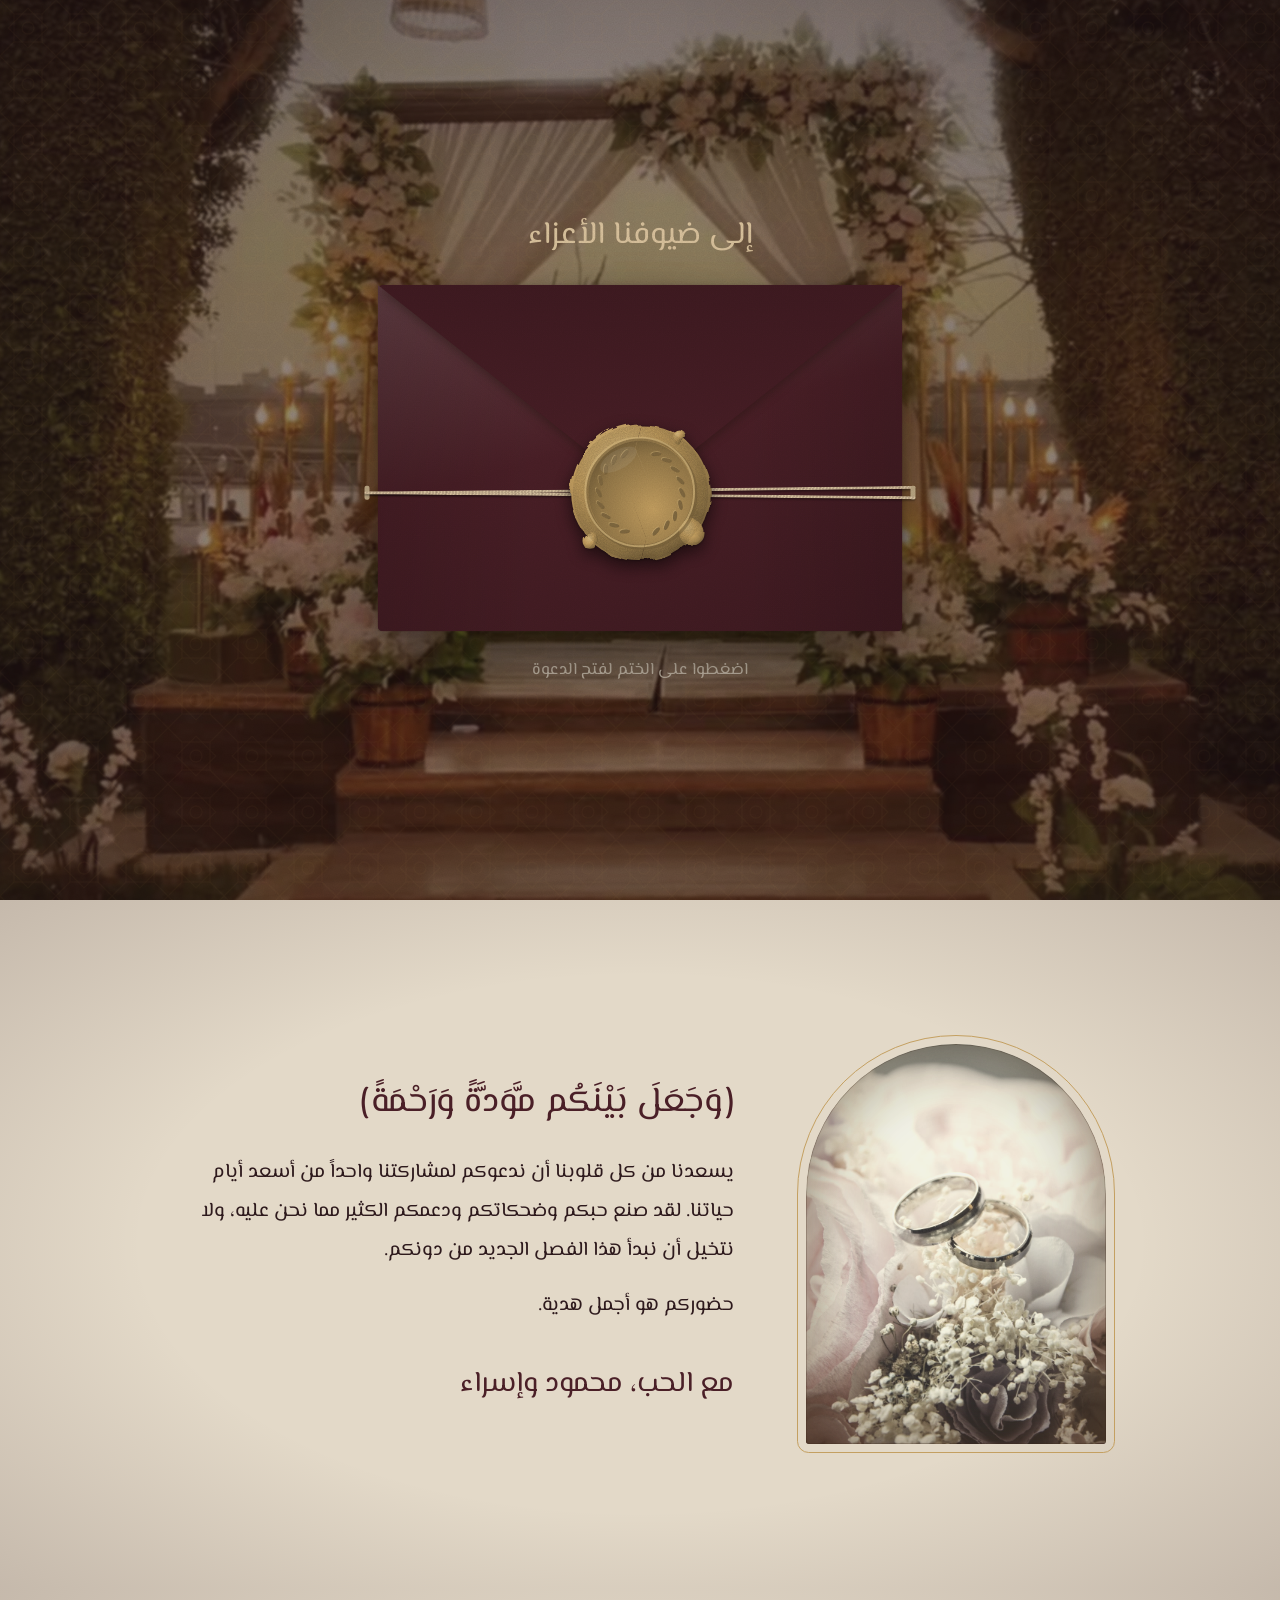
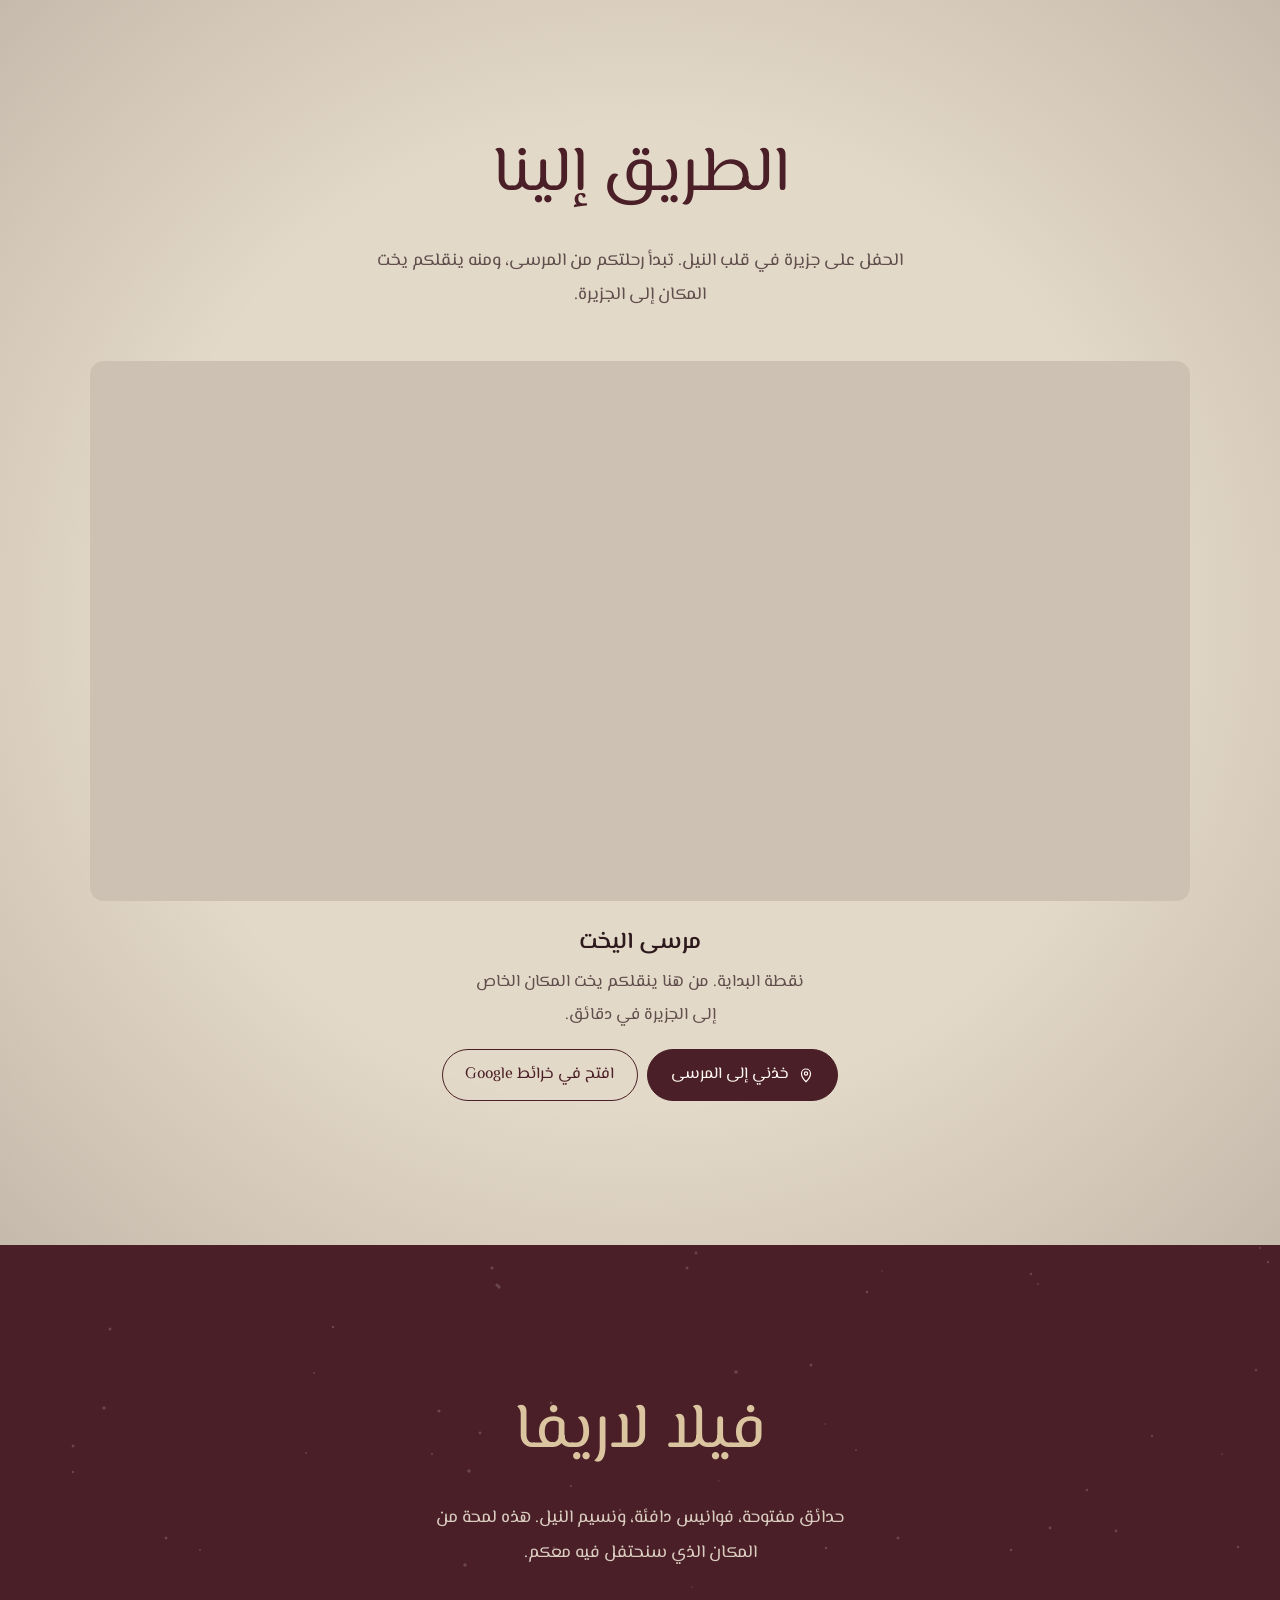
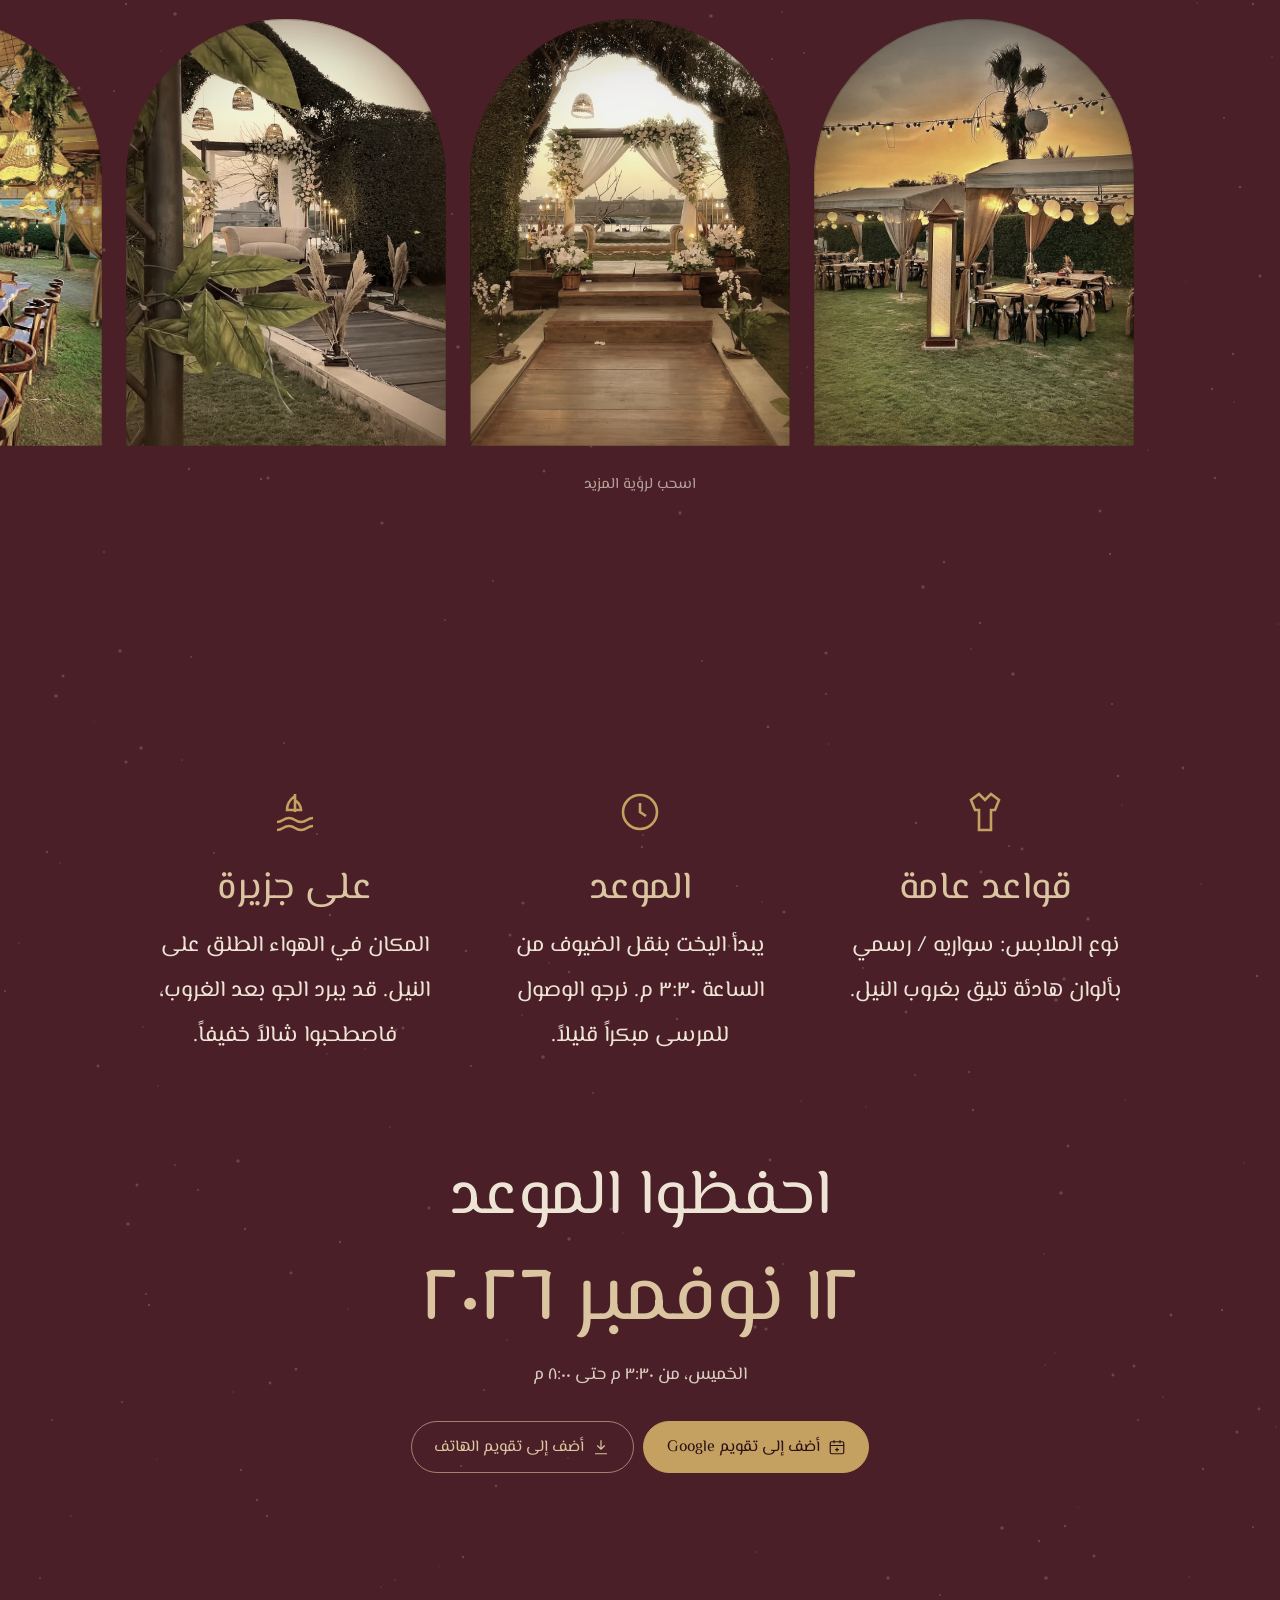
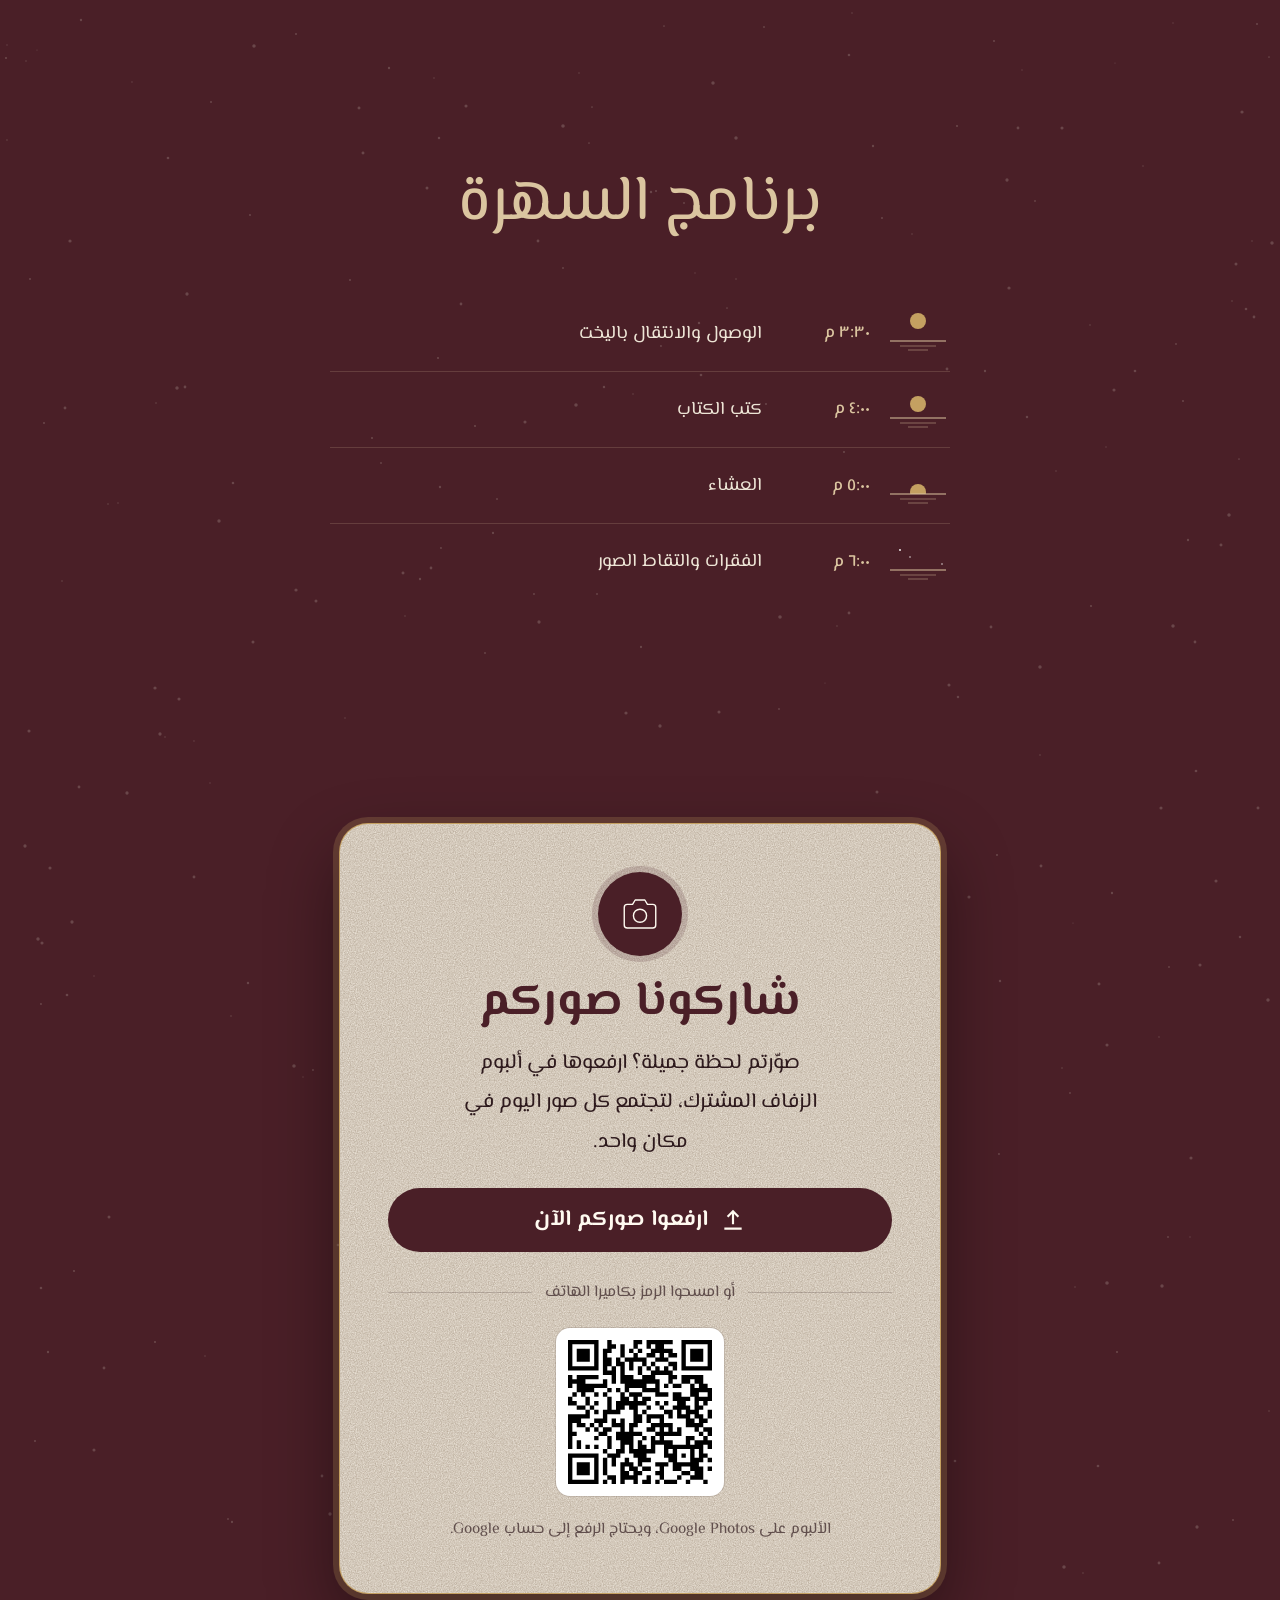
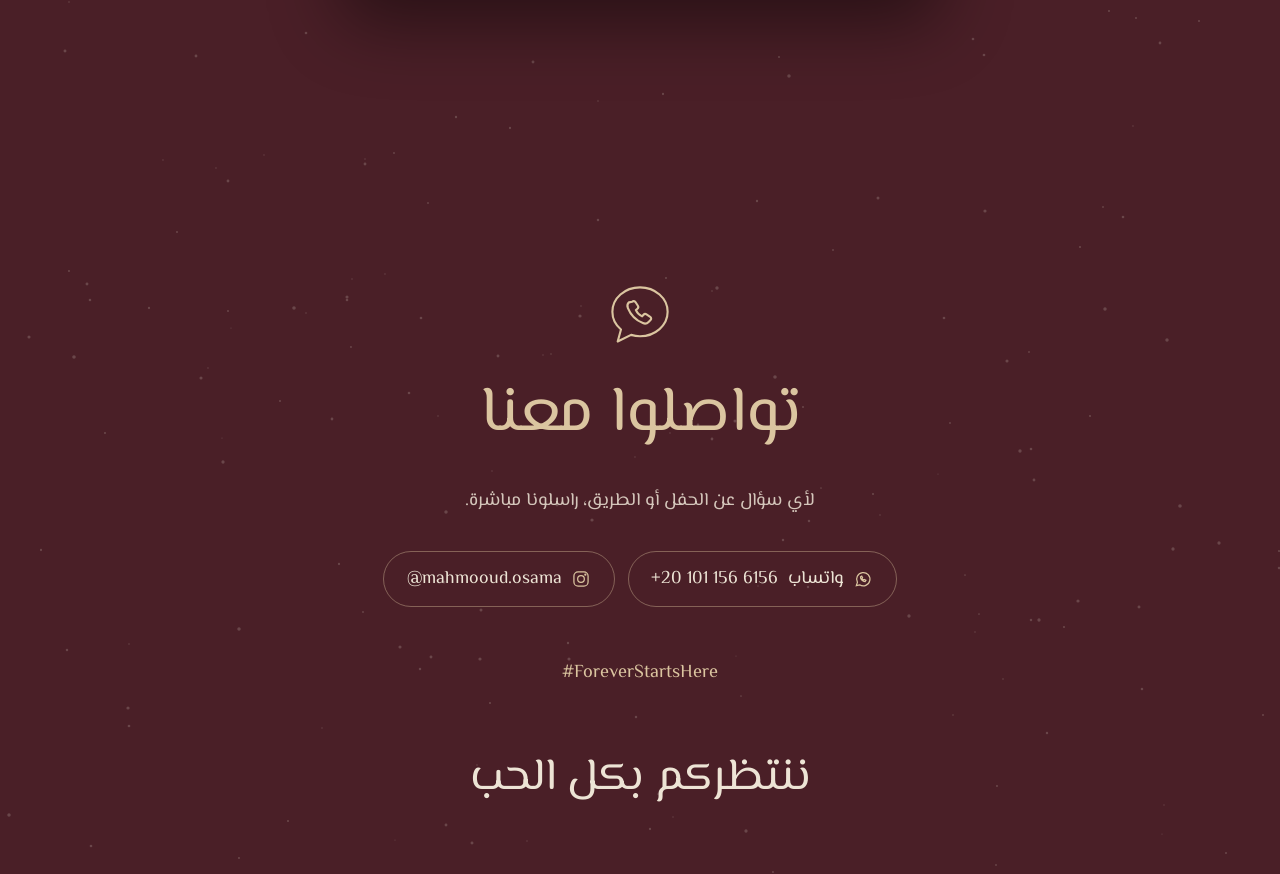
==== commit 6de43ad5: "Venue section: remove photo captions and Instagram link" ====
--- a/index.html
+++ b/index.html
@@ -295,16 +295,7 @@
   .reel figure { flex: 0 0 clamp(230px, 68vw, 320px); scroll-snap-align: center; }
   .reel .arch { aspect-ratio: 3 / 4; background: var(--primary-deep); }
   .reel img { width: 100%; height: 100%; object-fit: cover; }
-  .reel figcaption { text-align: center; margin-top: .8rem; font-size: 1.05rem; opacity: .9; }
   .swipe-hint { text-align: center; font-size: .95rem; opacity: .65; }
-  .venue-ig { text-align: center; margin-top: 1.6rem; padding: 0 var(--pad); }
-  .venue-ig a {
-    display: inline-flex; align-items: center; justify-content: center; gap: .6rem; min-height: 50px; padding: .6rem 1.5rem;
-    border-radius: 999px; text-decoration: none; font-size: 1.05rem; color: var(--accent-light);
-    border: 1px solid color-mix(in srgb, var(--accent-light) 45%, transparent); transition: background .2s;
-  }
-  .venue-ig a:hover { background: color-mix(in srgb, var(--accent-light) 12%, transparent); }
-  .venue-ig svg { width: 20px; height: 20px; fill: none; stroke: currentColor; stroke-width: 1.5; flex: none; }
 
   /* ---------------------------------------------------------
      7. Details + save the date (twilight → night)
@@ -511,12 +502,6 @@
   <p class="lead">حدائق مفتوحة، فوانيس دافئة، ونسيم النيل. هذه لمحة من المكان الذي سنحتفل فيه معكم.</p>
   <div class="reel" id="reel"></div>
   <p class="swipe-hint">اسحب لرؤية المزيد</p>
-  <p class="venue-ig">
-    <a href="https://www.instagram.com/villalariva/" target="_blank" rel="noopener">
-      <svg viewBox="0 0 24 24" aria-hidden="true"><rect x="3.5" y="3.5" width="17" height="17" rx="5"/><circle cx="12" cy="12" r="4"/><circle cx="17.2" cy="6.8" r=".6"/></svg>
-      صور أكثر على إنستغرام <span class="ltr">@villalariva</span>
-    </a>
-  </p>
 </section>
 
 <!-- ============ التفاصيل وحفظ الموعد ============ -->
@@ -839,10 +824,9 @@
   const reel = $("reel");
   W.gallery.forEach((g) => {
     const fig = document.createElement("figure");
-    fig.innerHTML = `<button class="arch soft" style="display:block;width:100%;padding:0;border:0;cursor:zoom-in" aria-label="تكبير الصورة: ${g.caption}"><img loading="lazy" alt="${g.caption}"></button><figcaption></figcaption>`;
+    fig.innerHTML = `<button class="arch soft" style="display:block;width:100%;padding:0;border:0;cursor:zoom-in" aria-label="تكبير الصورة: ${g.caption}"><img loading="lazy" alt="${g.caption}"></button>`;
     fig.querySelector("img").src = g.src;
-    fig.querySelector("figcaption").textContent = g.caption;
-    fig.querySelector("button").addEventListener("click", () => openLB(g.src, g.caption));
+   fig.querySelector("button").addEventListener("click", () => openLB(g.src, g.caption));
     reel.appendChild(fig);
   });
 
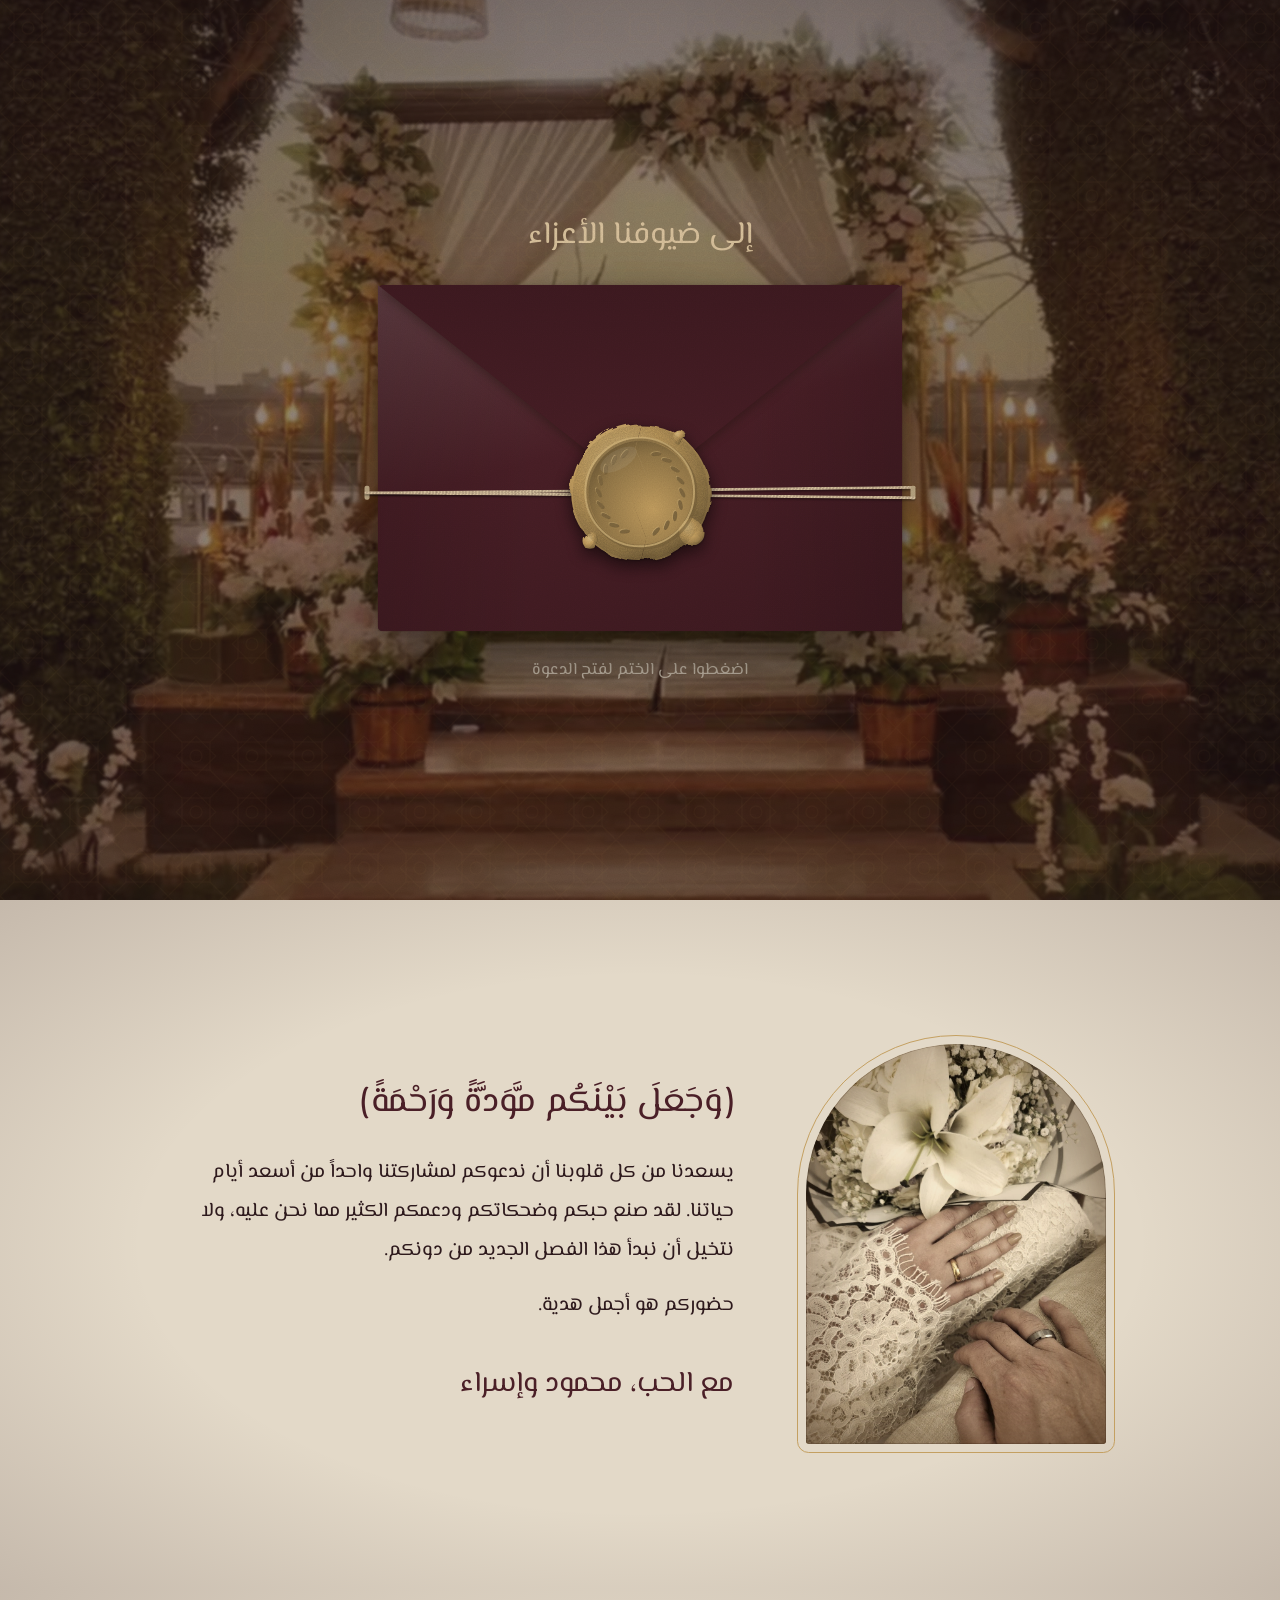
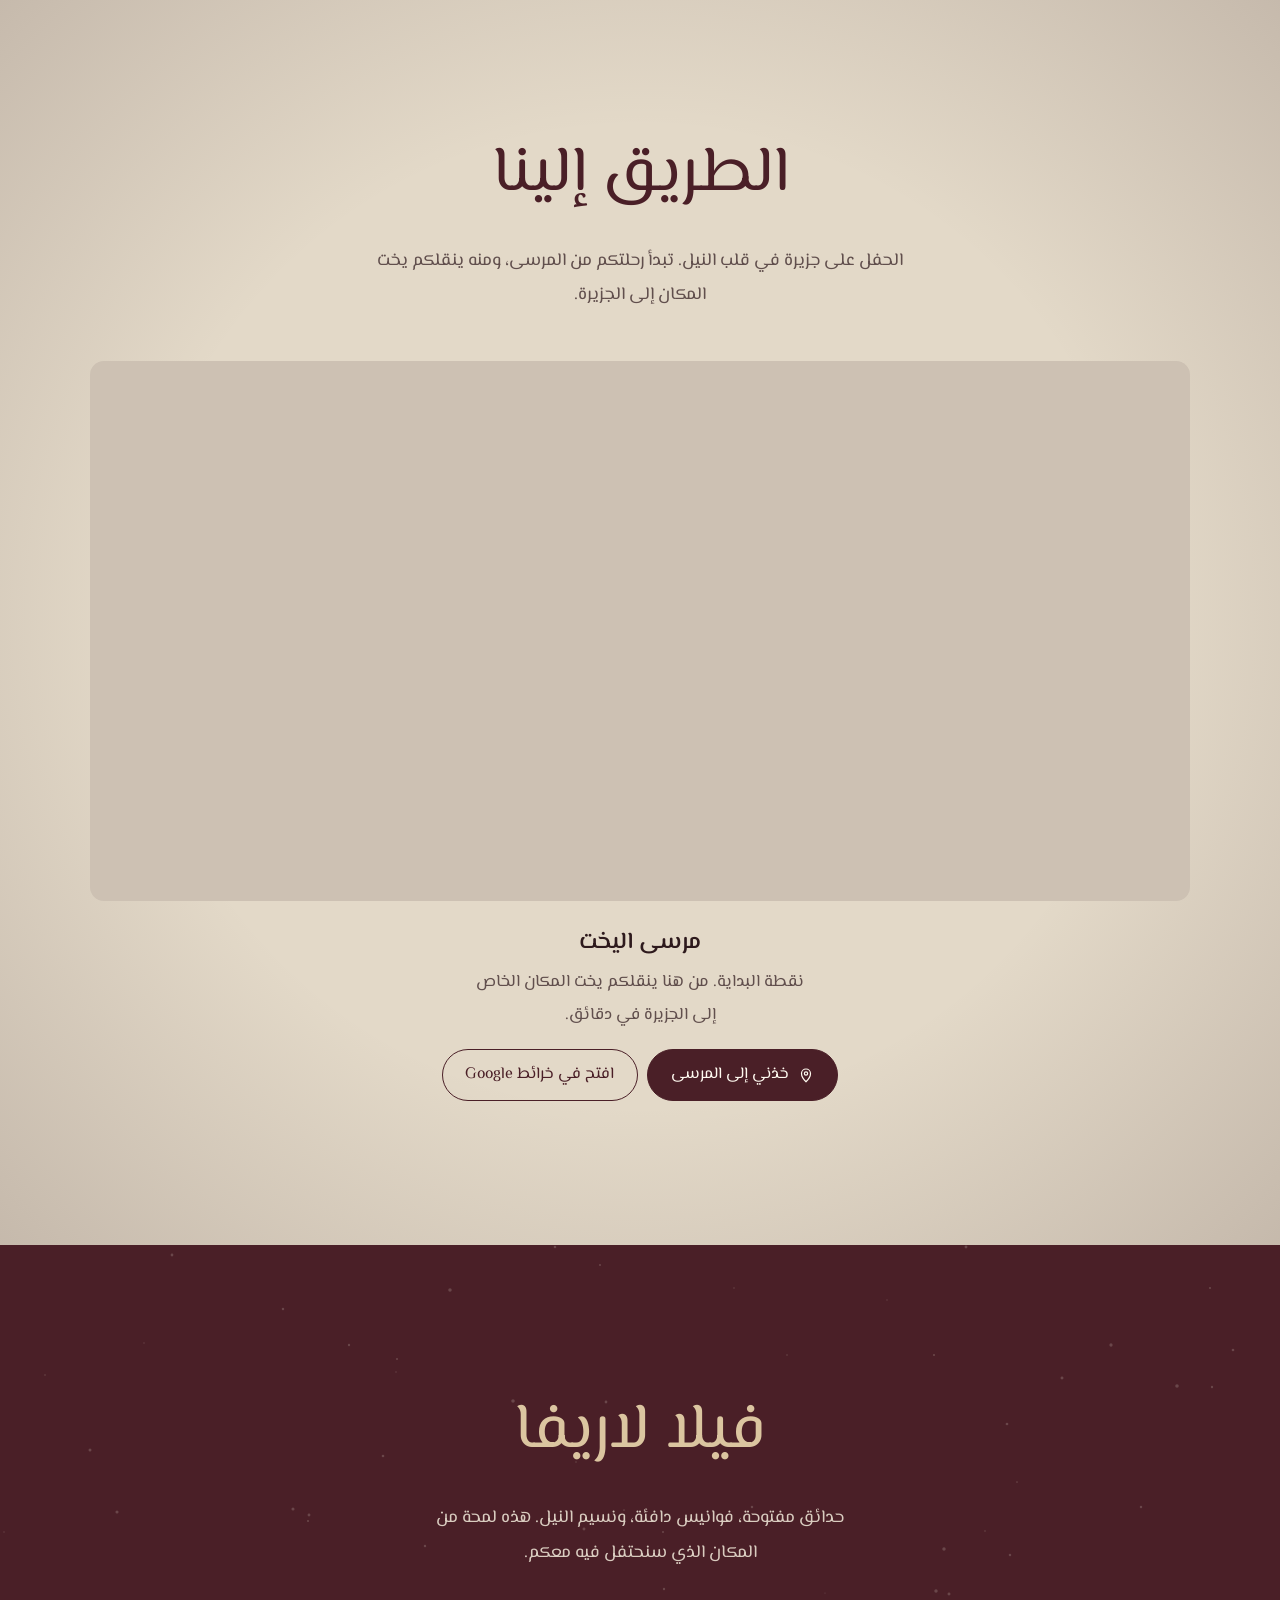
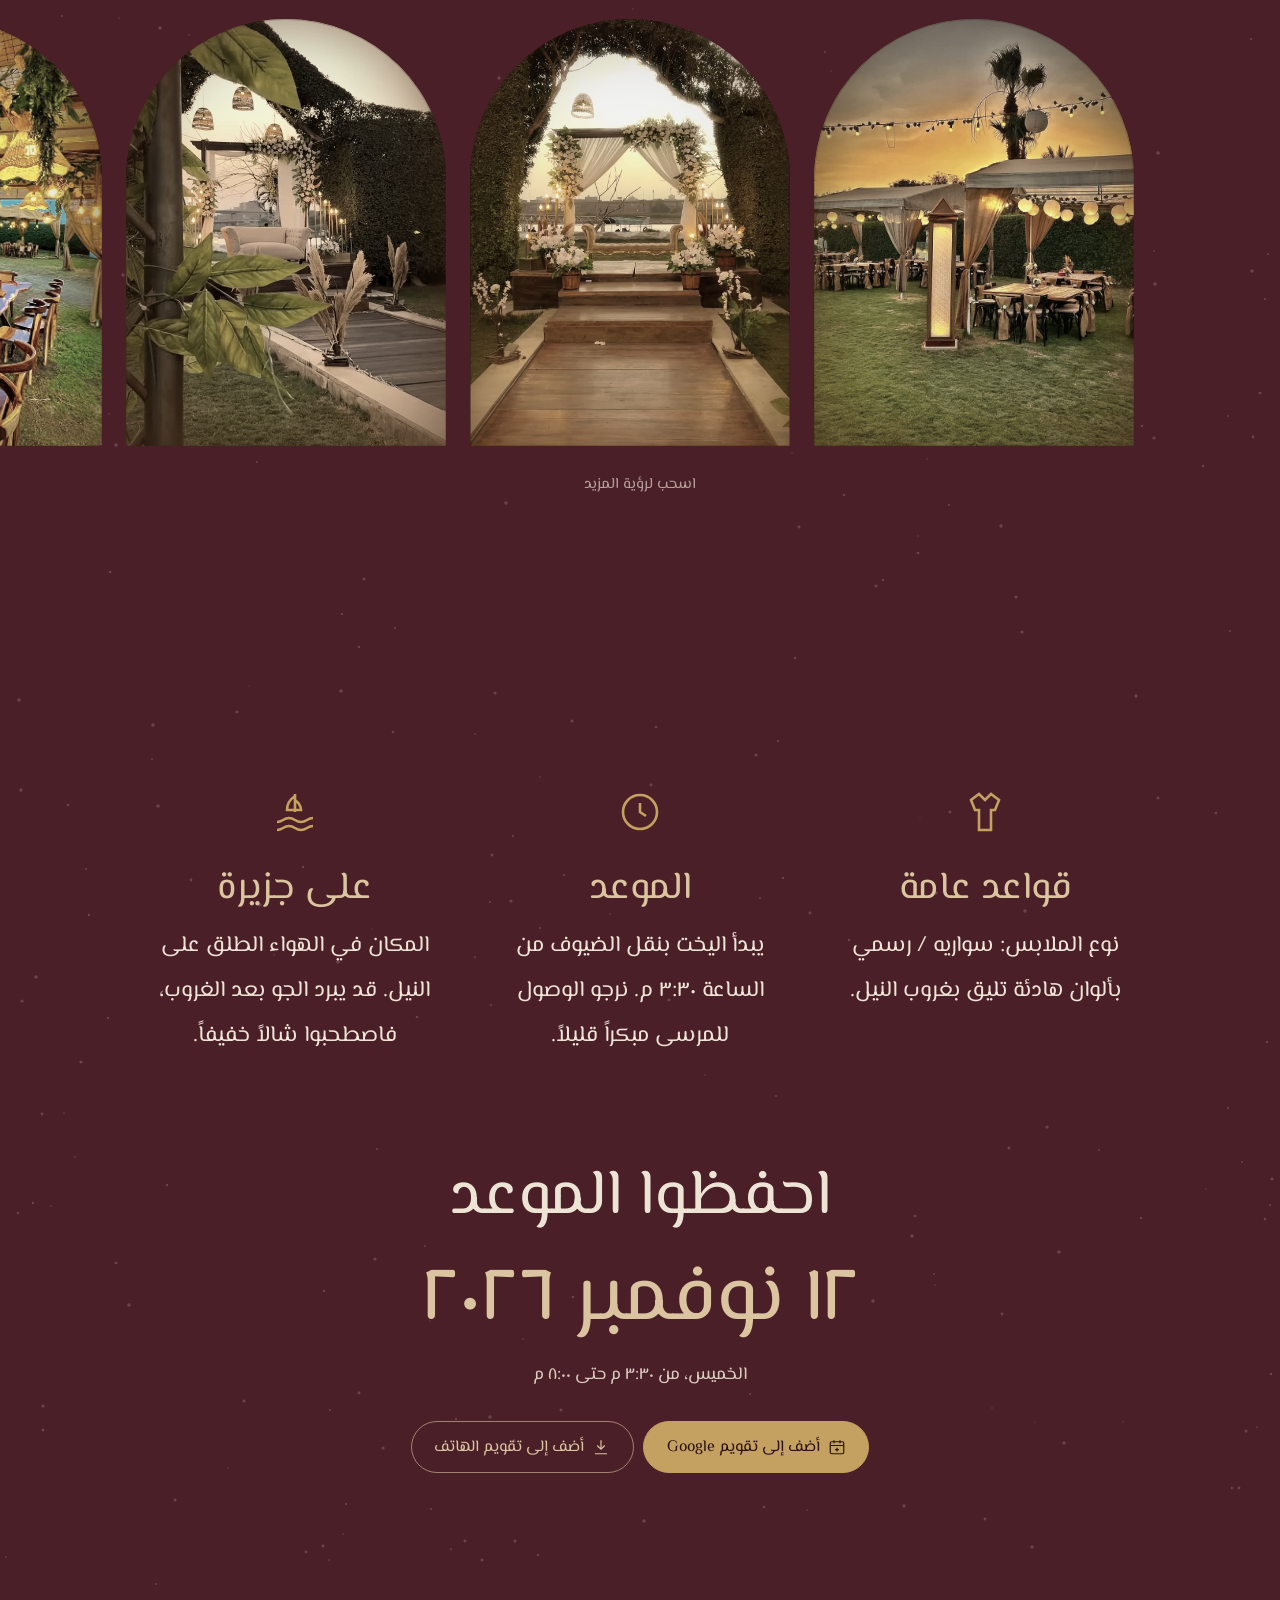
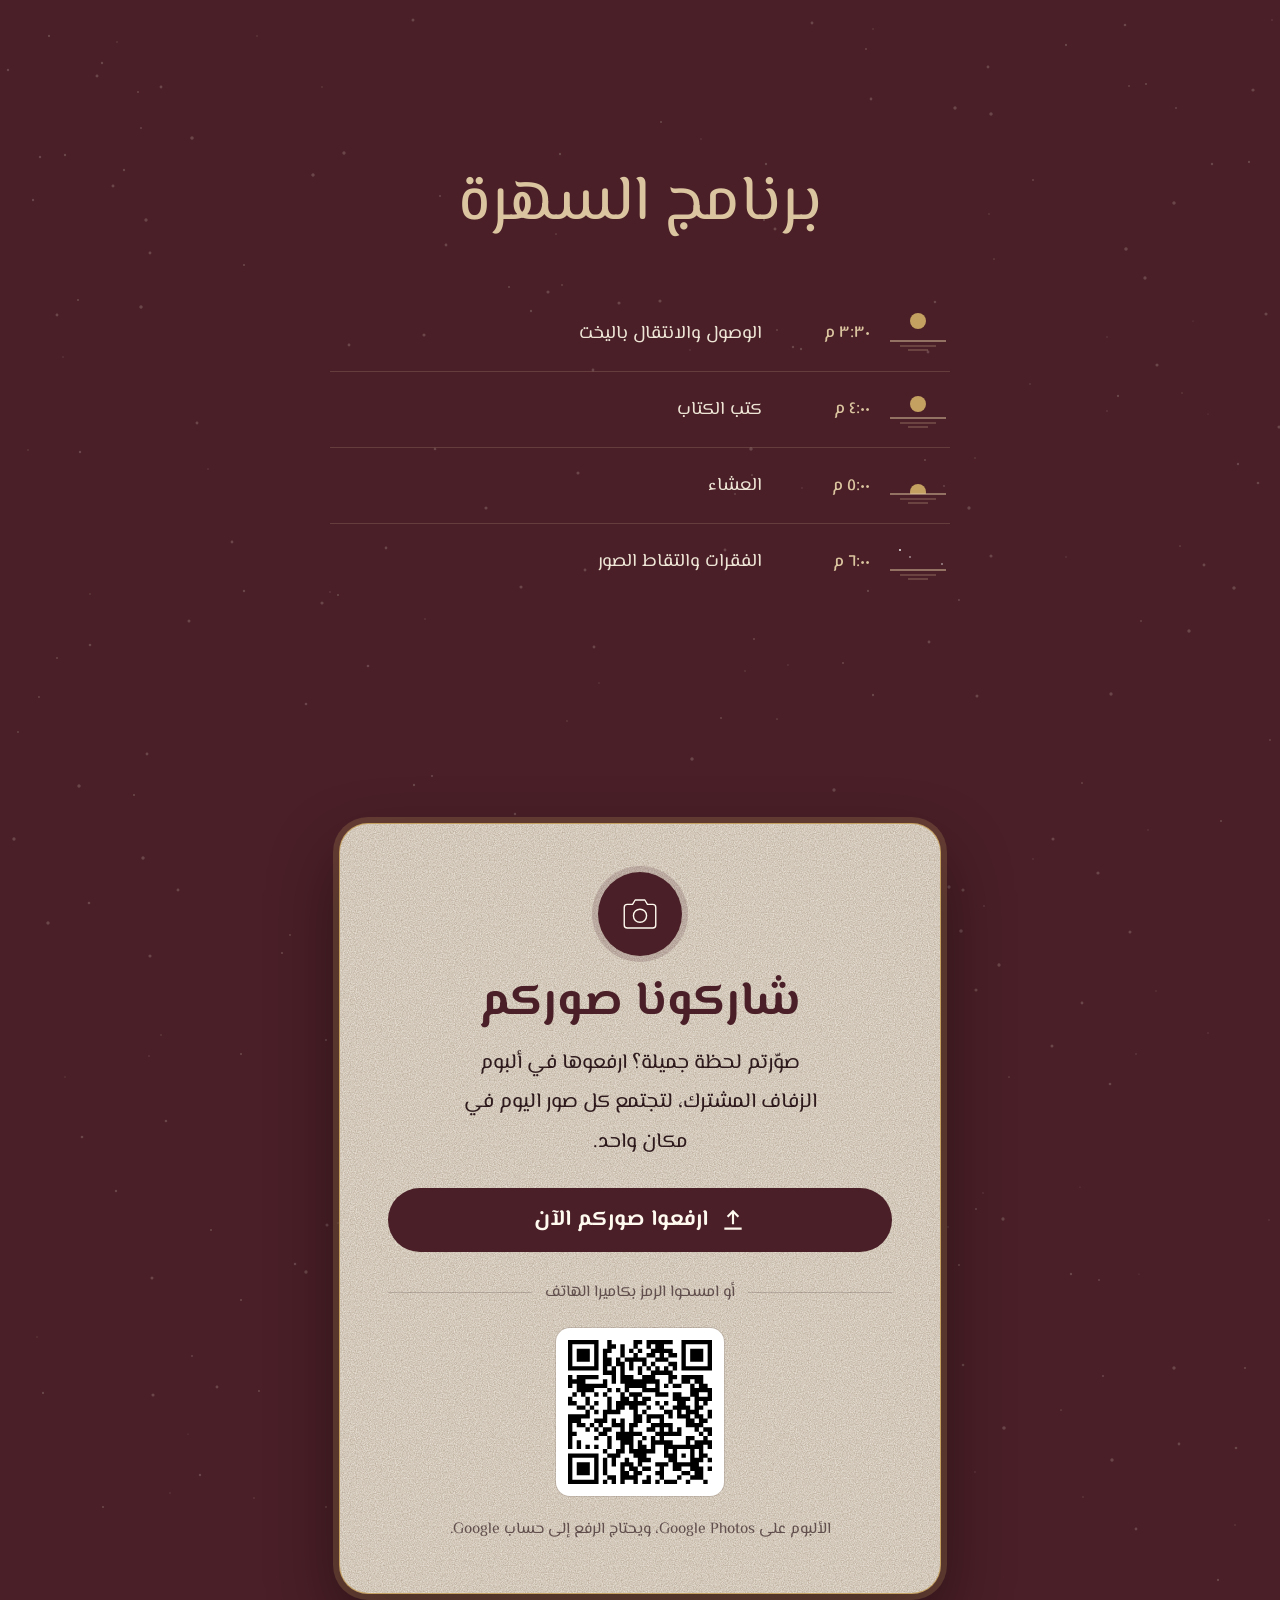
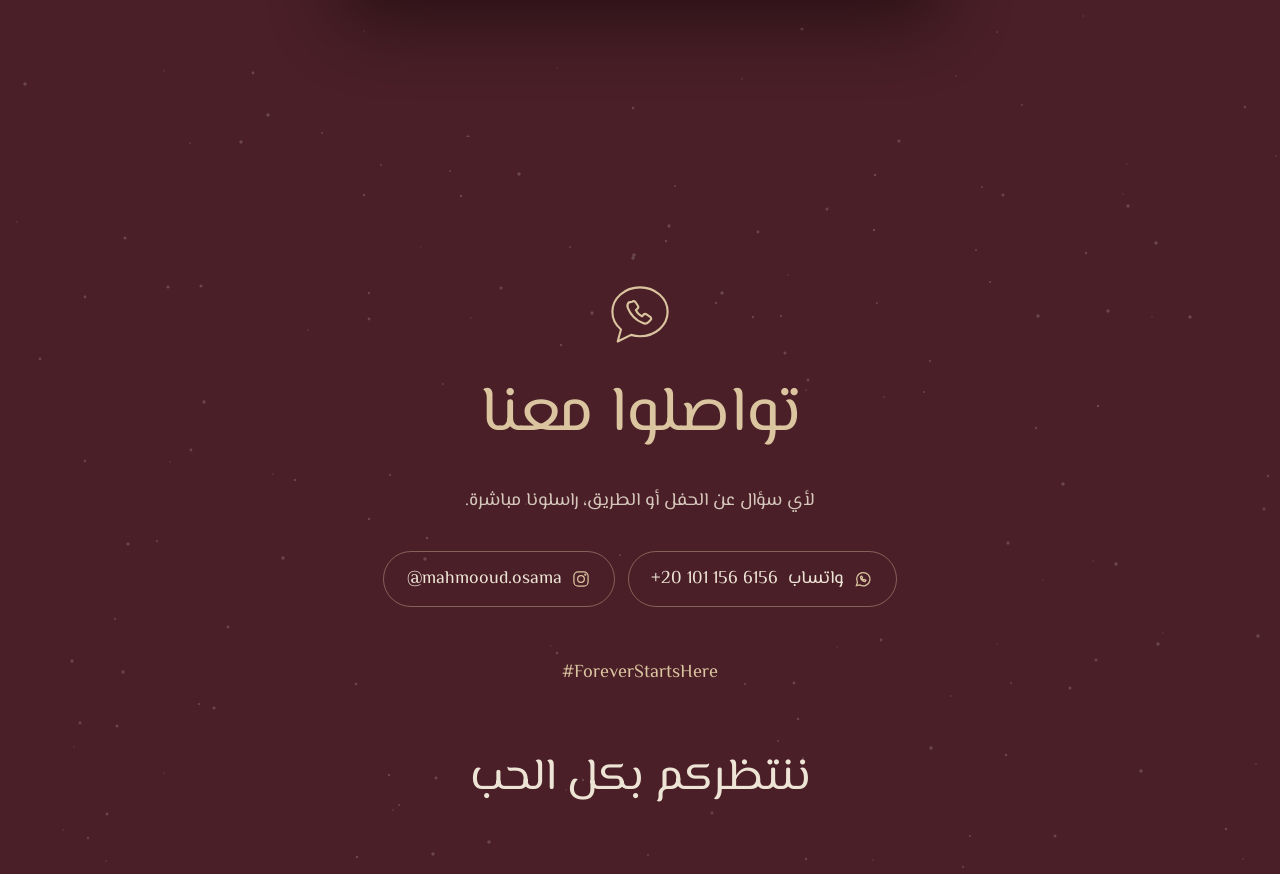
==== commit 6de6e181: "Welcome section: use our own photo (intro-image.jpeg)" ====
--- a/index.html
+++ b/index.html
@@ -224,7 +224,7 @@
   .letter-grid { display: grid; grid-template-columns: minmax(0, 300px) minmax(0, 560px); justify-content: center; align-items: center; gap: clamp(1.2rem, 6vw, 4.5rem); }
   .arch { border-radius: var(--arch); overflow: hidden; }
   .letter .arch { width: 100%; aspect-ratio: 3 / 4; outline: 1px solid var(--accent); outline-offset: 8px; }
-  .letter .arch img { width: 100%; height: 100%; object-fit: cover; }
+  .letter .arch img { width: 100%; height: 100%; object-fit: cover; object-position: center 62%; }
   .letter p { font-size: clamp(1.1rem, 3.6vw, 1.25rem); color: var(--ink); }
   .letter p + p { margin-top: 1rem; }
   .letter .verse { font-family: var(--cal); font-size: clamp(1.6rem, 5.5vw, 2.2rem); color: var(--primary); margin-bottom: 1.4rem; line-height: 1.6; }
@@ -463,7 +463,7 @@
 <!-- ============ الرسالة ============ -->
 <section class="letter" id="letter">
   <div class="wrap letter-grid">
-    <div class="arch soft"><img id="letter-img" alt="خاتما الزفاف بين الورود"></div>
+    <div class="arch soft"><img id="letter-img" alt="يدا العروسين بخاتمي الزفاف وباقة الورد"></div>
     <div class="letter-text">
       <p class="verse">﴿وَجَعَلَ بَيْنَكُم مَّوَدَّةً وَرَحْمَةً﴾</p>
       <p>يسعدنا من كل قلوبنا أن ندعوكم لمشاركتنا واحداً من أسعد أيام حياتنا. لقد صنع حبكم وضحكاتكم ودعمكم الكثير مما نحن عليه، ولا نتخيل أن نبدأ هذا الفصل الجديد من دونكم.</p>
@@ -653,7 +653,7 @@
   // Shared Google Photos album for guests' photos (QR code: images/album-qr.svg)
   albumLink:  "https://photos.app.goo.gl/YCFLrLkGrUbQ4pTo9",
 
-  letterImage: "images/stock/rings-flowers.jpg",
+  letterImage: "images/intro-image.jpeg",
   gallery: [
     { src: "images/venue/garden-sunset.jpg",   caption: "الحديقة وقت الغروب" },
     { src: "images/venue/nile-arch.jpg",       caption: "الممشى المطل على النيل" },
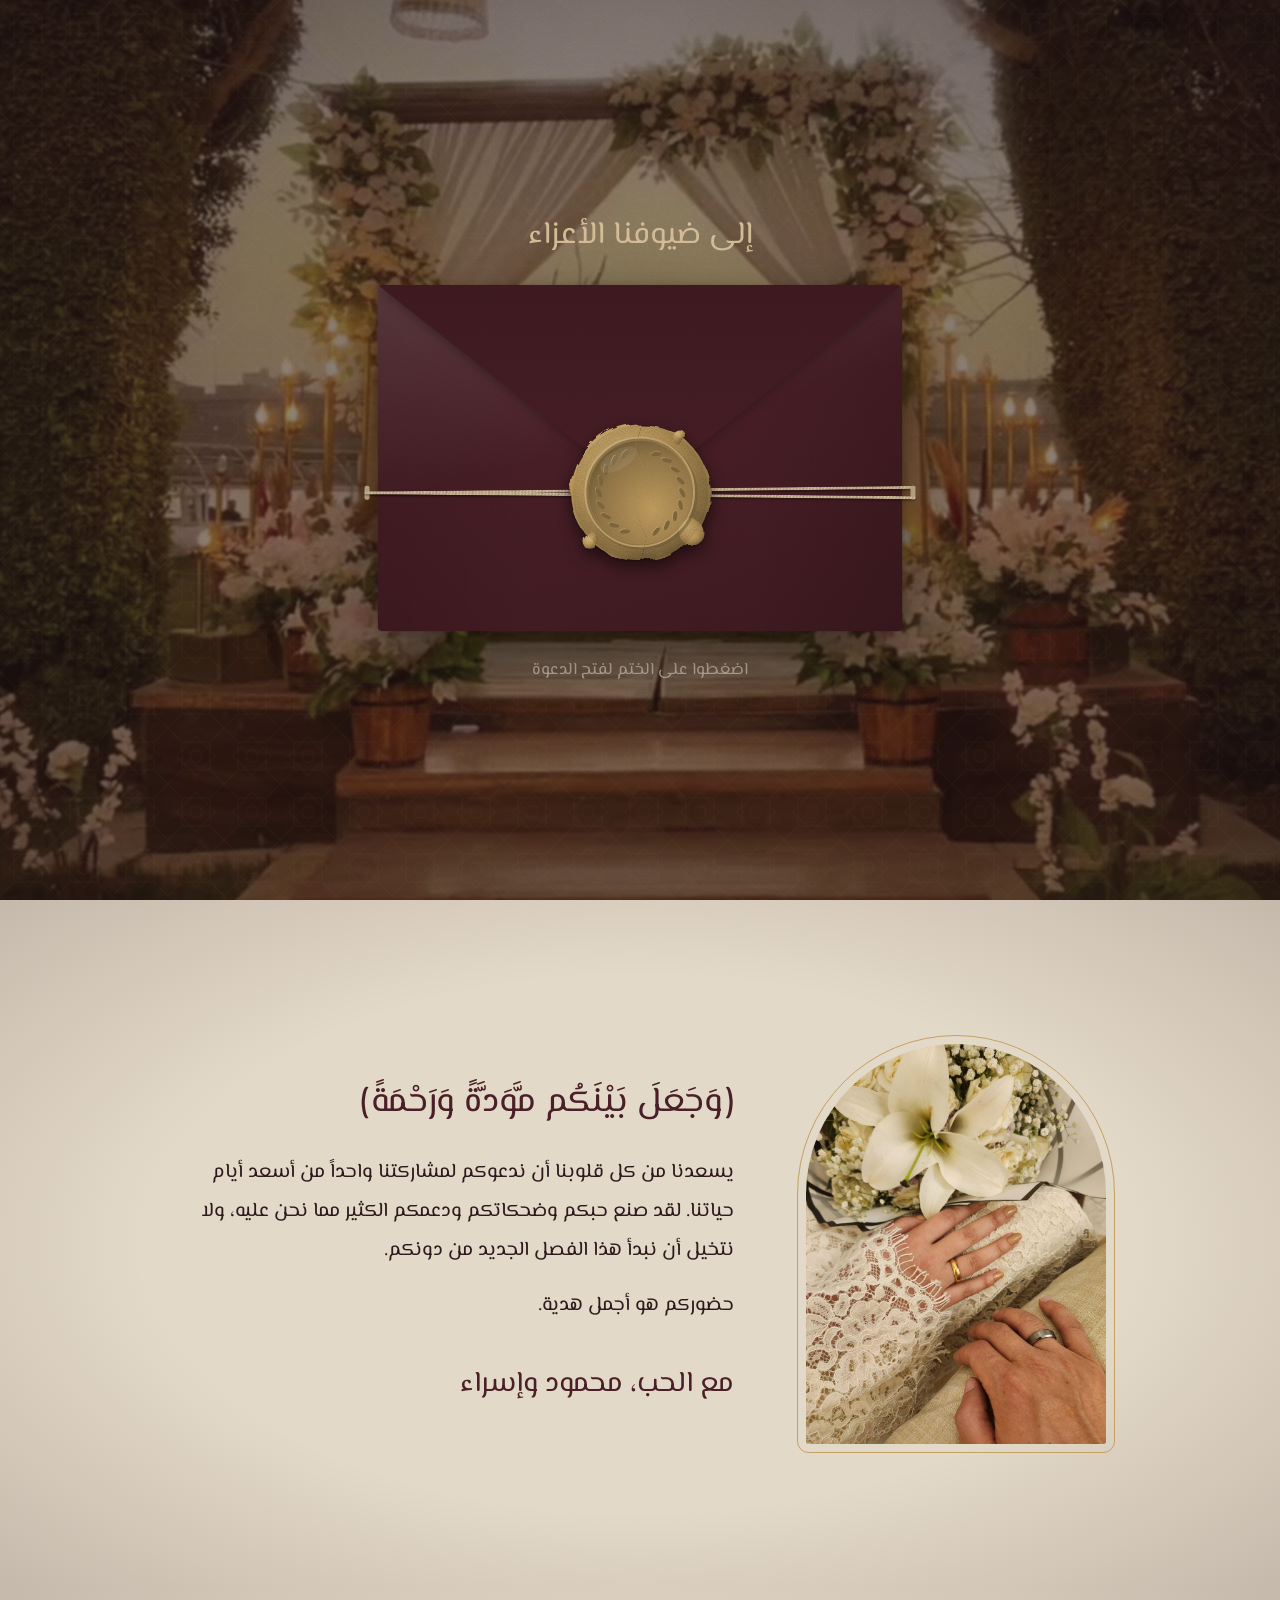
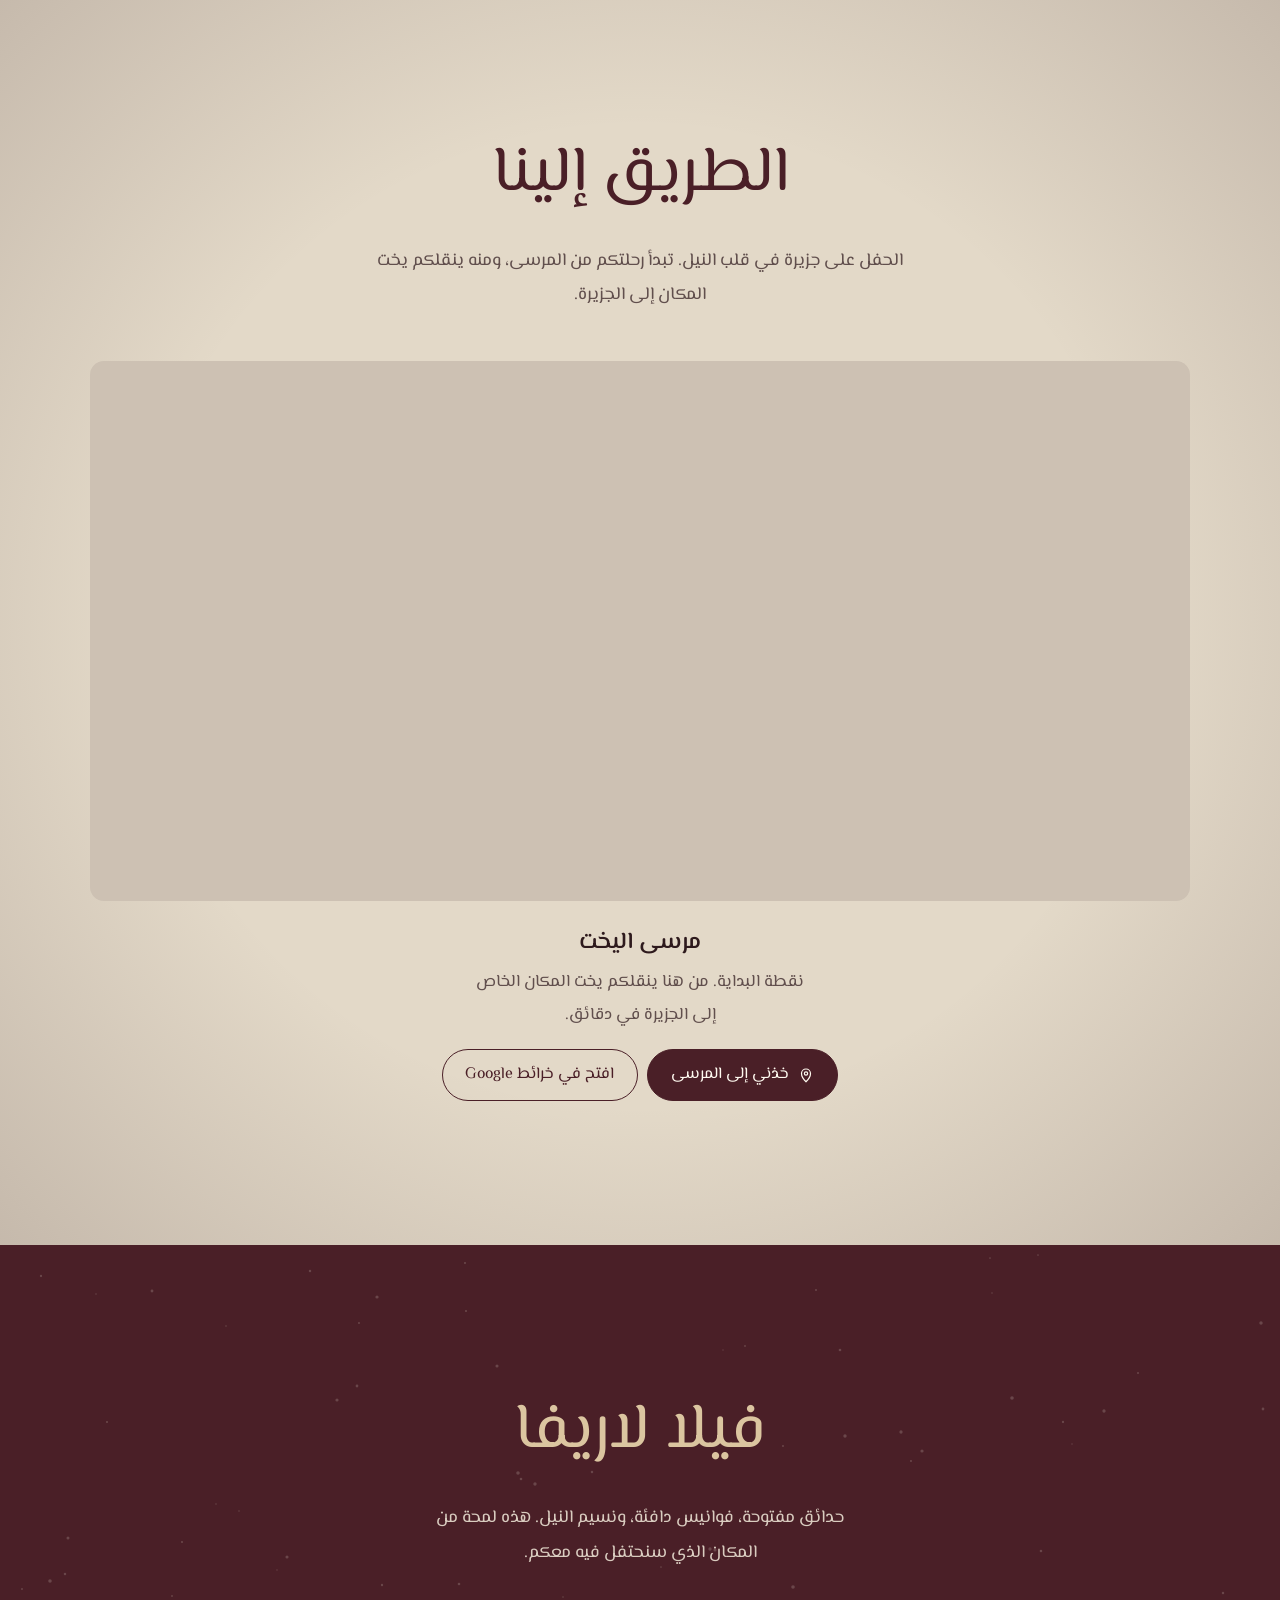
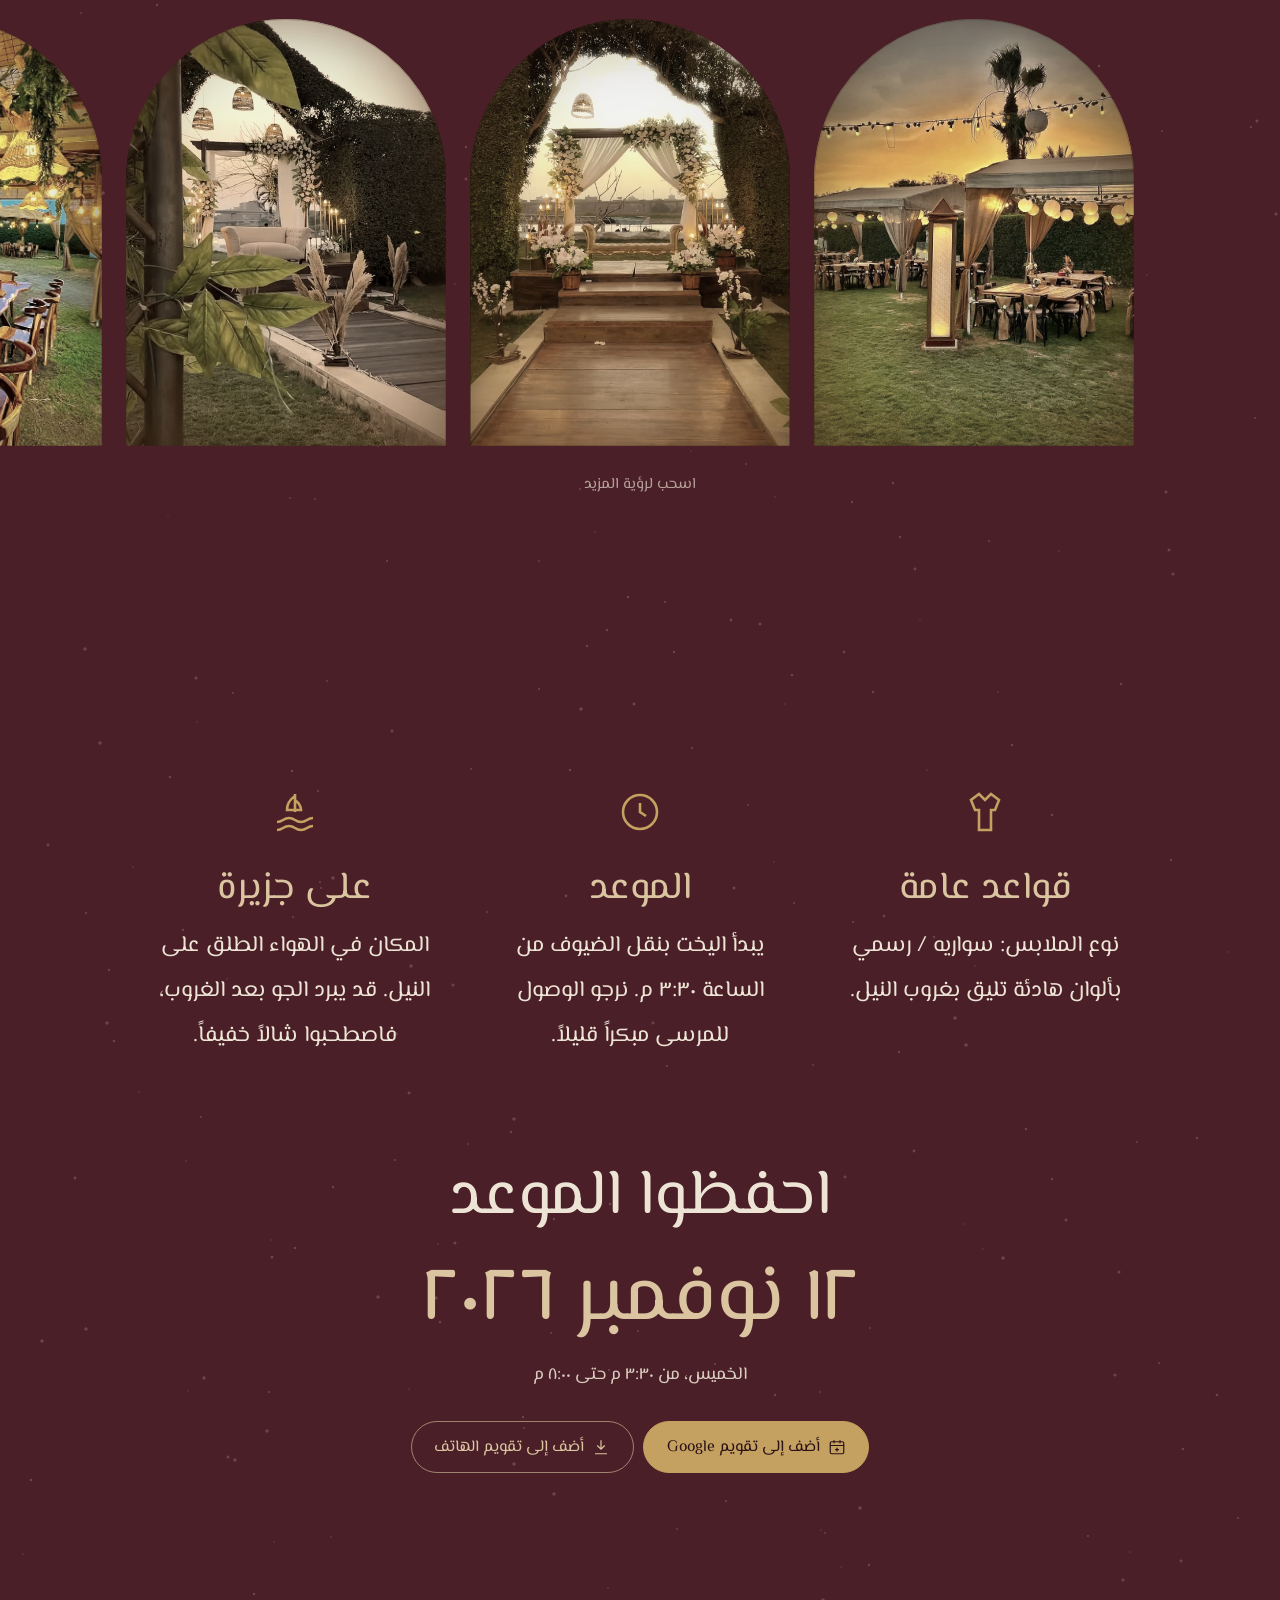
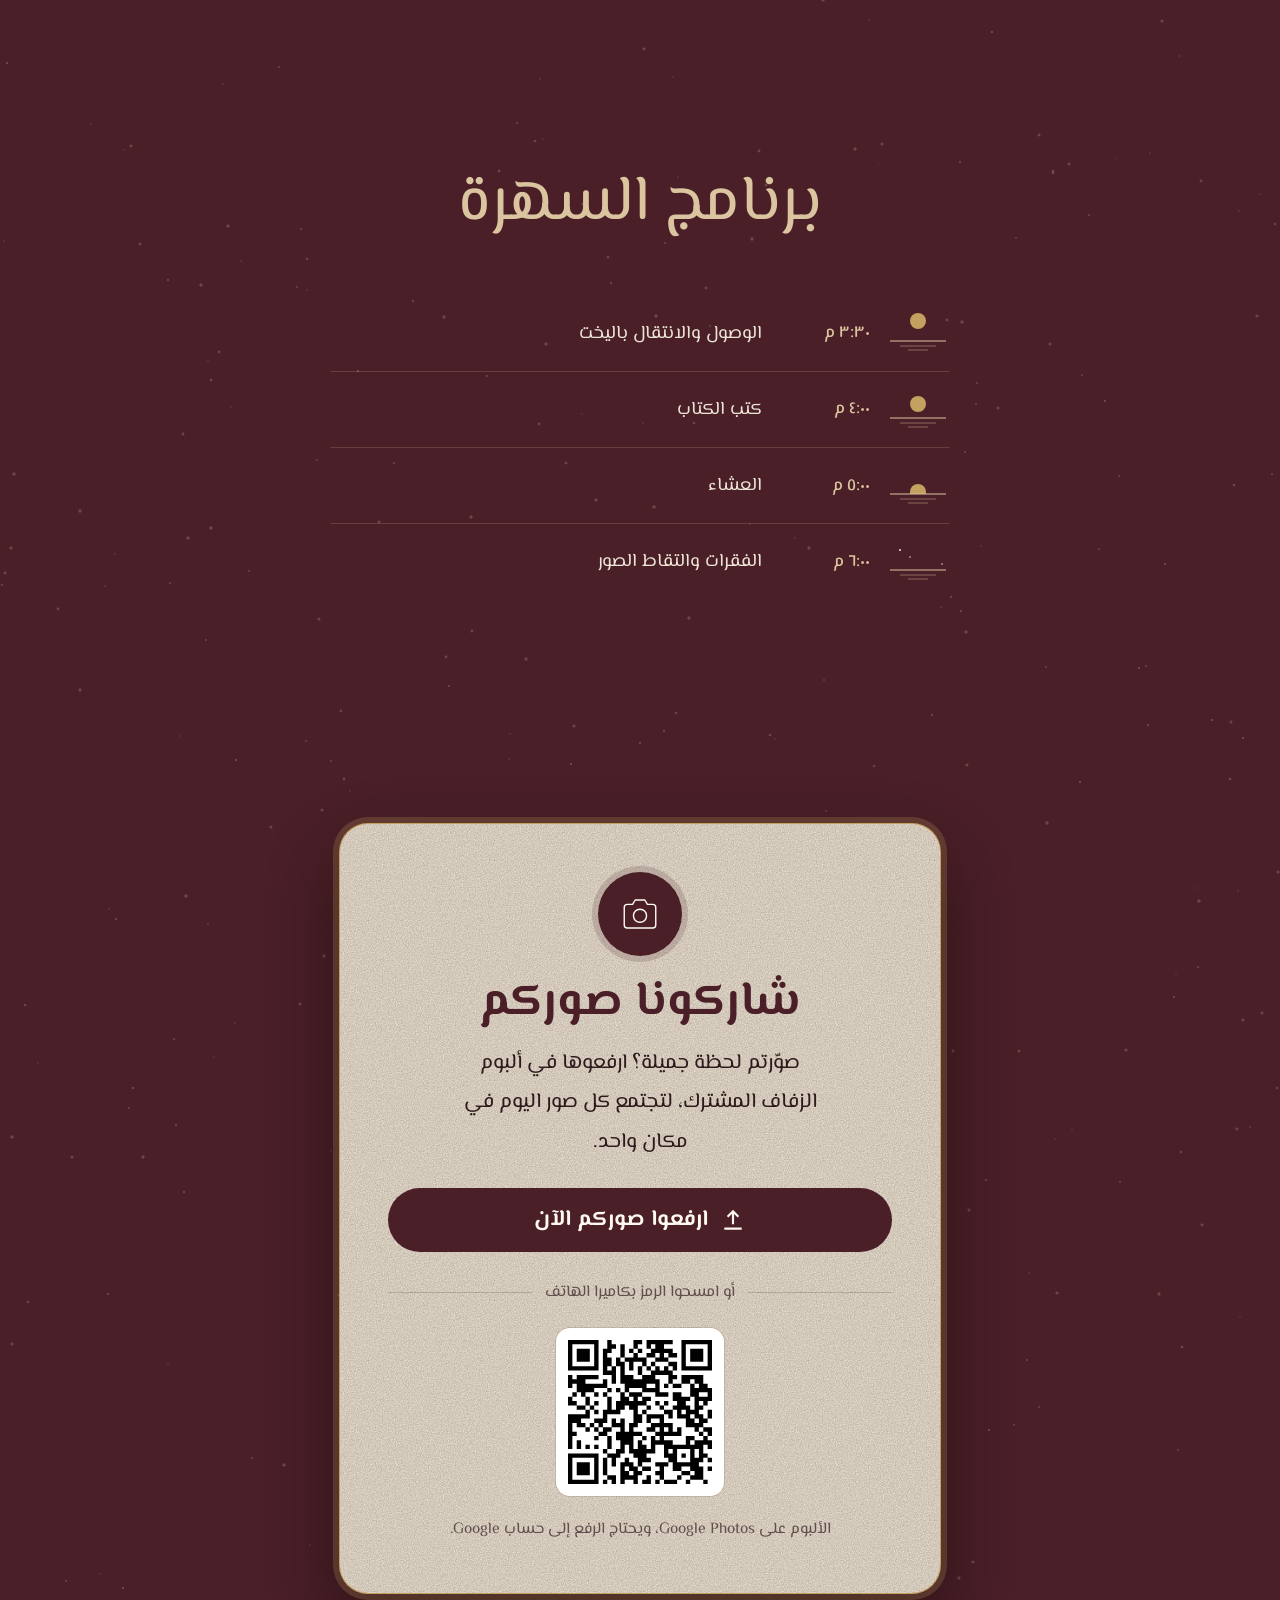
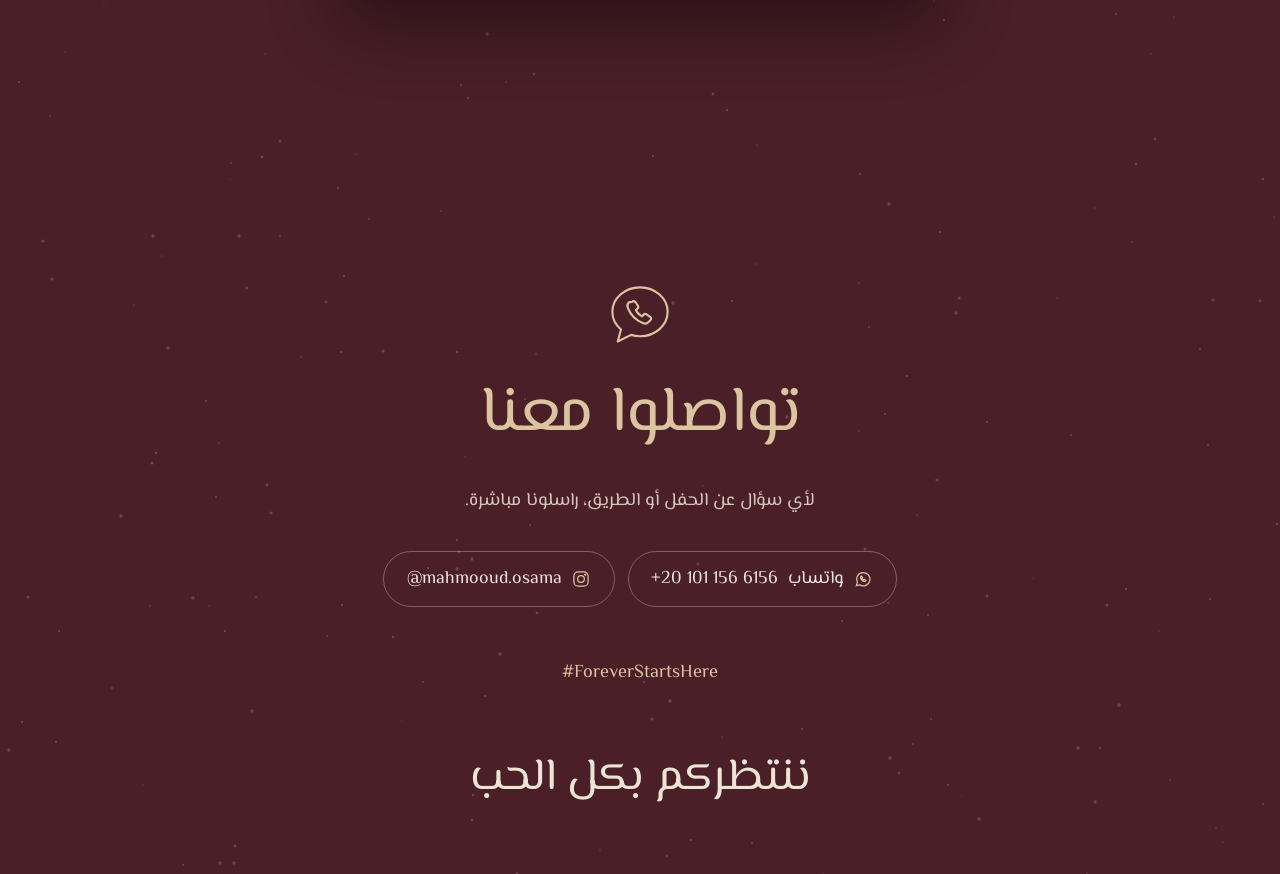
==== commit 3f719056: "Welcome photo: show natural colours (no sepia filter)" ====
--- a/index.html
+++ b/index.html
@@ -224,7 +224,8 @@
   .letter-grid { display: grid; grid-template-columns: minmax(0, 300px) minmax(0, 560px); justify-content: center; align-items: center; gap: clamp(1.2rem, 6vw, 4.5rem); }
   .arch { border-radius: var(--arch); overflow: hidden; }
   .letter .arch { width: 100%; aspect-ratio: 3 / 4; outline: 1px solid var(--accent); outline-offset: 8px; }
-  .letter .arch img { width: 100%; height: 100%; object-fit: cover; object-position: center 62%; }
+  .letter .arch img { width: 100%; height: 100%; object-fit: cover; object-position: center 62%; filter: none; }   /* our own photo: natural colours */
+  .letter .arch::after { display: none; }   /* no darkened corners either */
   .letter p { font-size: clamp(1.1rem, 3.6vw, 1.25rem); color: var(--ink); }
   .letter p + p { margin-top: 1rem; }
   .letter .verse { font-family: var(--cal); font-size: clamp(1.6rem, 5.5vw, 2.2rem); color: var(--primary); margin-bottom: 1.4rem; line-height: 1.6; }
